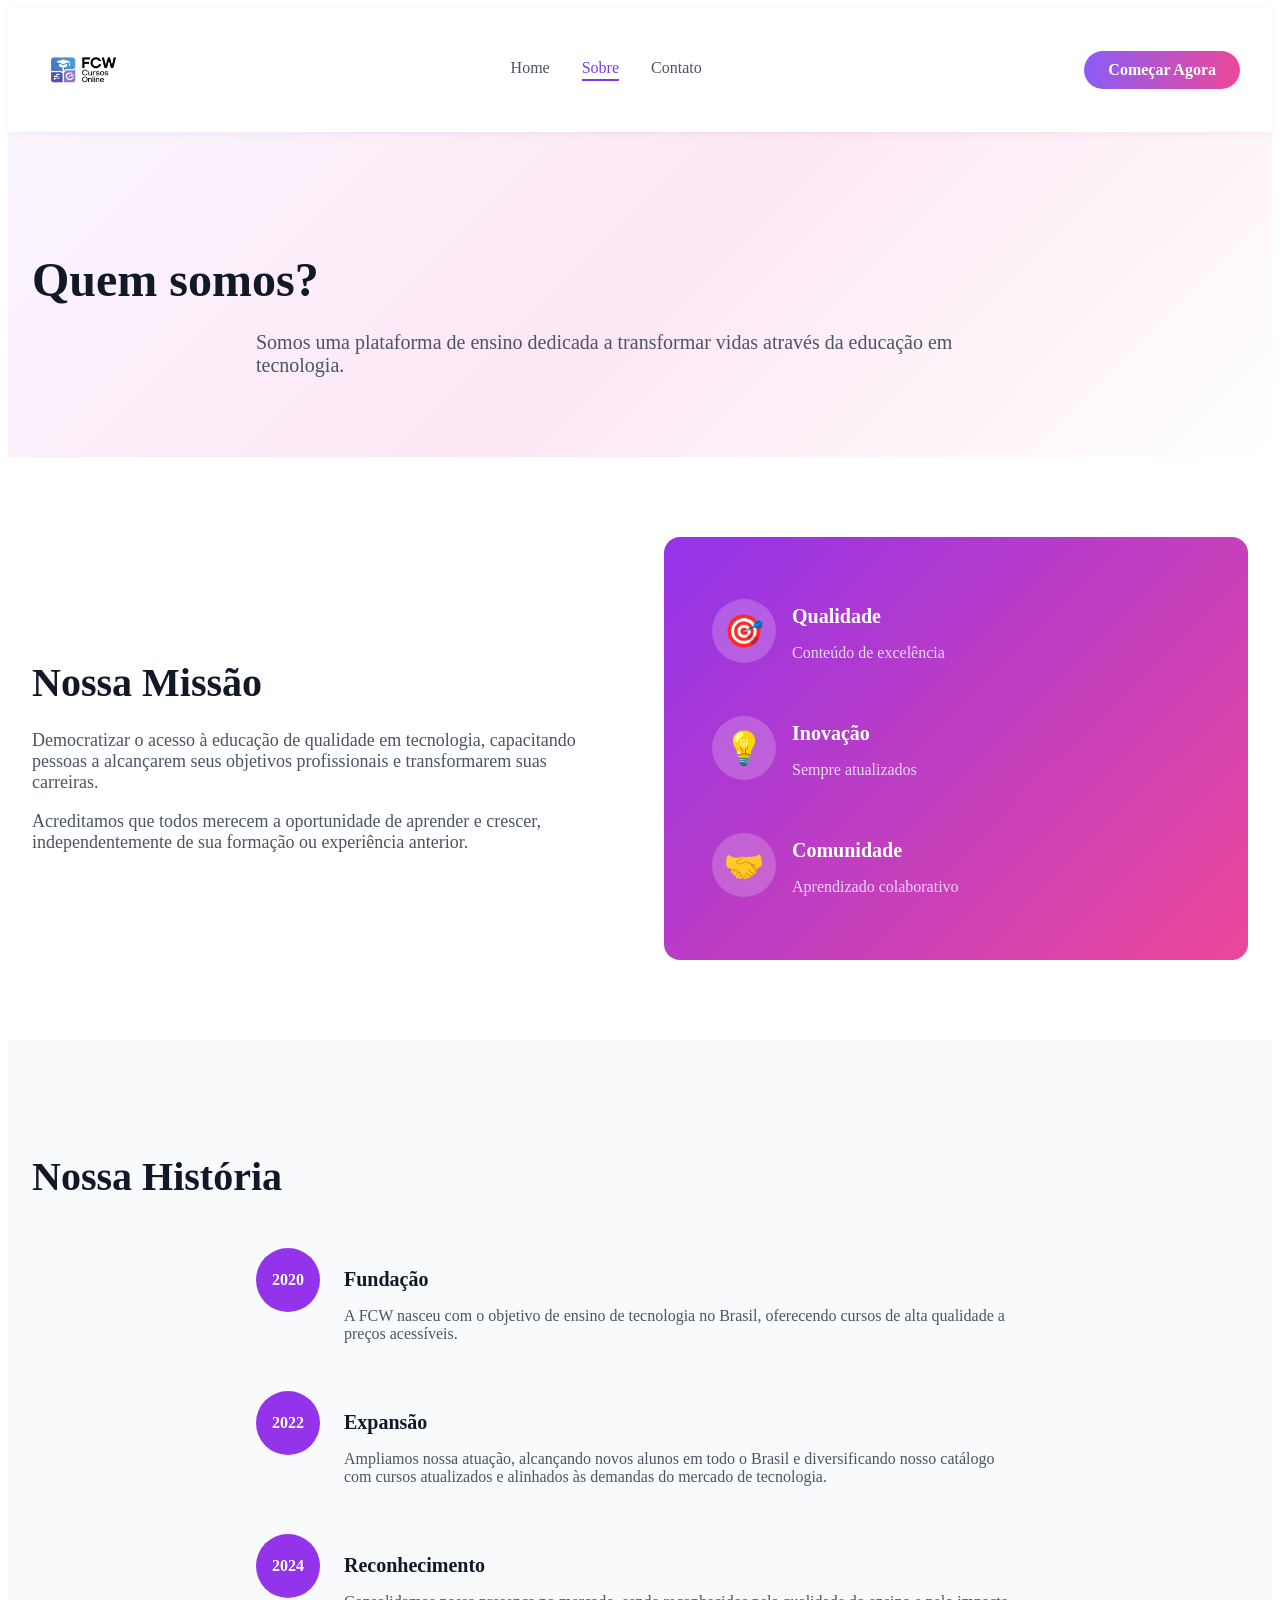
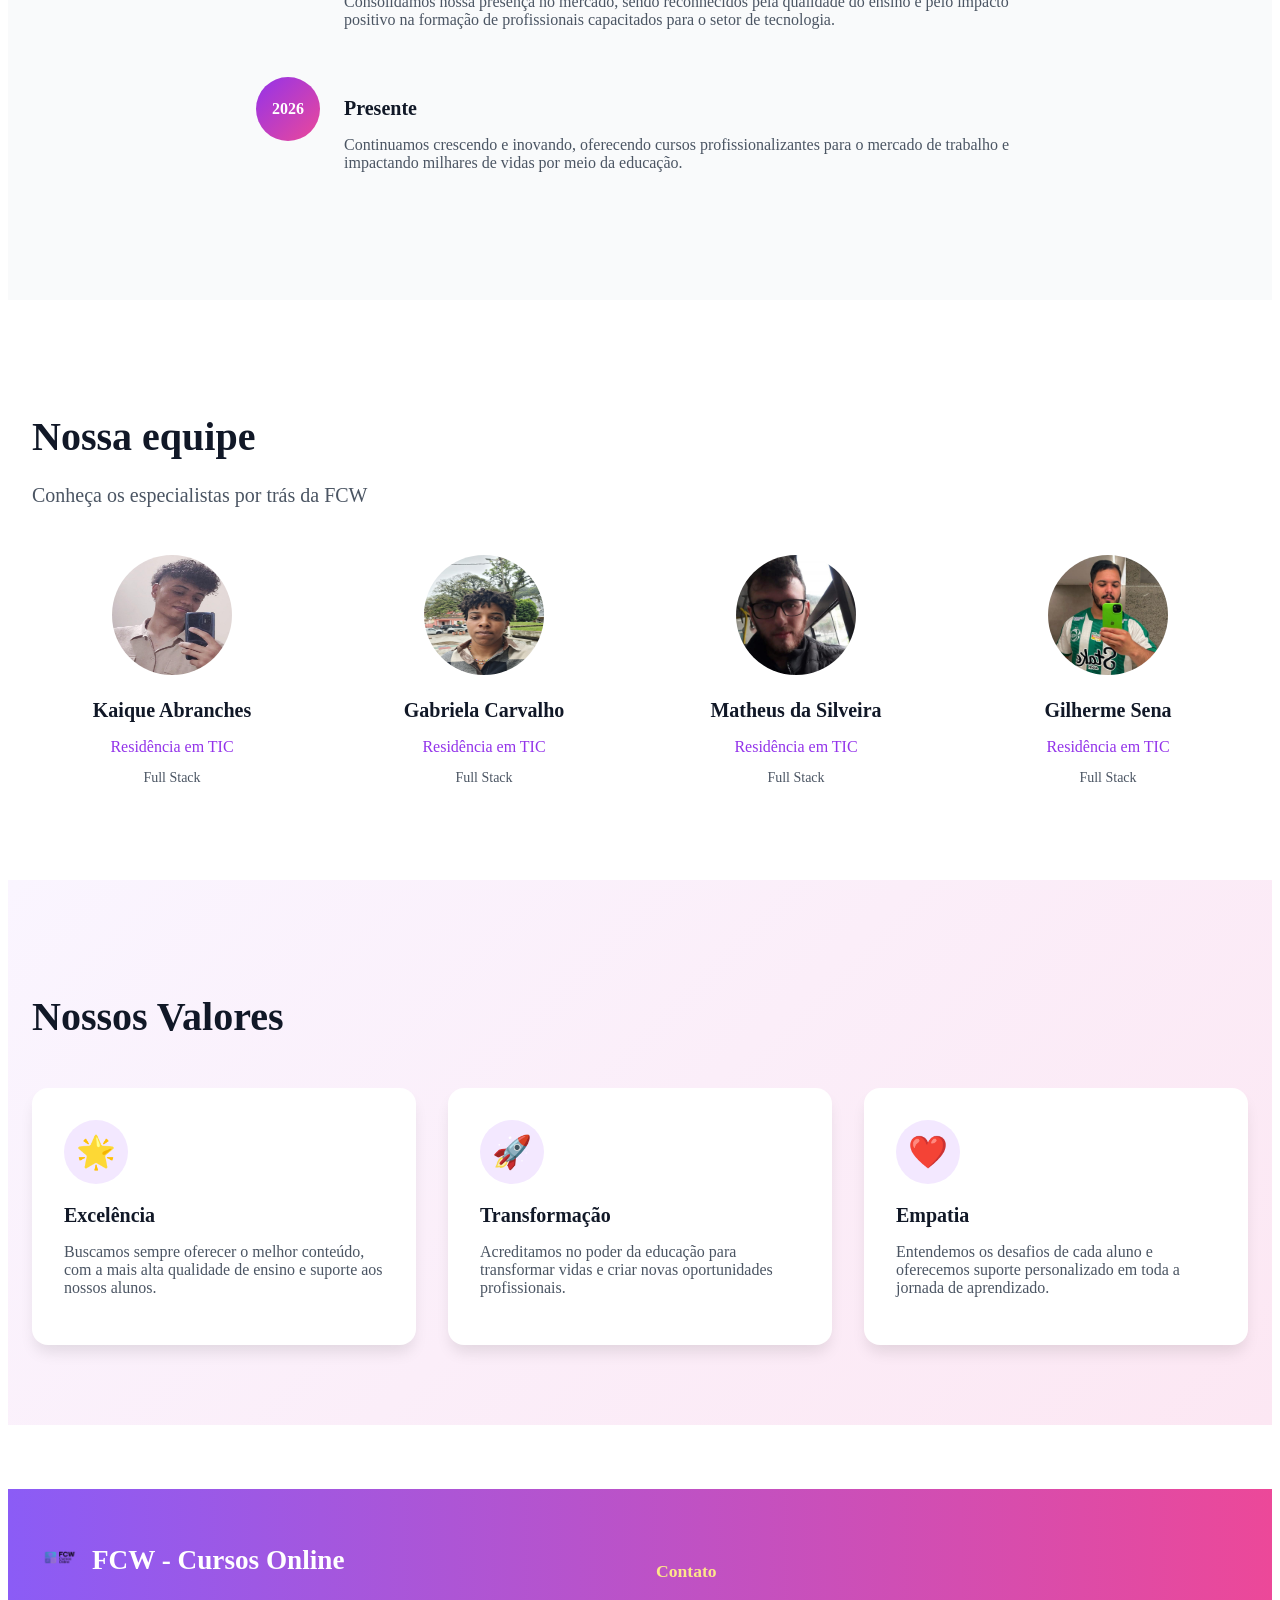
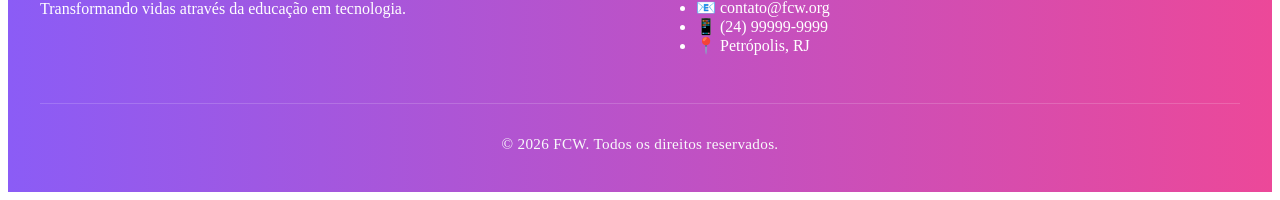
==== pages/aboutus.html @ a6ee5e1e "Implementação imagens, css aboutus e aboutus.html" ====
<!DOCTYPE html>
<html lang="pt-BR">

<head>
  <meta charset="UTF-8">
  <meta name="viewport" content="width=device-width, initial-scale=1.0">
  <title>Sobre - FCW Cursos Online</title>
  <link rel="stylesheet" href="../css/style.css">
</head>

<body>
  <!-- Header -->
  <header class="header">
    <div class="container header-content">
      <a href="../index.html" class="logo">
        <img src="../img/Logo.png" alt="Logo FCW Cursos Online">
      </a>
      <nav class="nav">
        <a href="../index.html" class="nav-link">Home</a>
        <a href="aboutus.html" class="nav-link active">Sobre</a>
        <a href="contact.html" class="nav-link">Contato</a>
      </nav>
      <a href="../index.html#start" class="btn-primary">Começar Agora</a>
    </div>
  </header>

  <!-- Hero Section -->
  <section class="hero-about">
    <div class="container text-center">
      <h1 class="hero-title">Quem somos?</h1>
      <p class="hero-subtitle">
        Somos uma plataforma de ensino dedicada a transformar vidas através da educação em tecnologia.
      </p>
    </div>
  </section>

  <!-- Mission Section -->
  <section class="section">
    <div class="container">
      <div class="grid-2">
        <div>
          <h2 class="section-title">Nossa Missão</h2>
          <p class="text-lg mb-4">
            Democratizar o acesso à educação de qualidade em tecnologia, capacitando pessoas a alcançarem seus objetivos
            profissionais e transformarem suas carreiras.
          </p>
          <p class="text-lg">
            Acreditamos que todos merecem a oportunidade de aprender e crescer, independentemente de sua formação ou
            experiência anterior.
          </p>
        </div>
        <div class="mission-card">
          <div class="mission-item">
            <div class="mission-icon">🎯</div>
            <div>
              <h3 class="mission-item-title">Qualidade</h3>
              <p class="mission-item-text">Conteúdo de excelência</p>
            </div>
          </div>
          <div class="mission-item">
            <div class="mission-icon">💡</div>
            <div>
              <h3 class="mission-item-title">Inovação</h3>
              <p class="mission-item-text">Sempre atualizados</p>
            </div>
          </div>
          <div class="mission-item">
            <div class="mission-icon">🤝</div>
            <div>
              <h3 class="mission-item-title">Comunidade</h3>
              <p class="mission-item-text">Aprendizado colaborativo</p>
            </div>
          </div>
        </div>
      </div>
    </div>
  </section>

  <!-- History Section -->
  <section class="section bg-gray">
    <div class="container">
      <div class="text-center mb-12">
        <h2 class="section-title">Nossa História</h2>
      </div>
      <div class="timeline">
        <div class="timeline-item">
          <div class="timeline-year">2020</div>
          <div class="timeline-content">
            <h3 class="timeline-title">Fundação</h3>
            <p class="timeline-text">
              A FCW nasceu com o objetivo de ensino de tecnologia no Brasil, oferecendo cursos de alta qualidade a
              preços acessíveis.
            </p>
          </div>
        </div>
        <div class="timeline-item">
          <div class="timeline-year">2022</div>
          <div class="timeline-content">
            <h3 class="timeline-title">Expansão</h3>
            <p class="timeline-text">
              Ampliamos nossa atuação, alcançando novos alunos em todo o 
              Brasil e diversificando nosso catálogo com cursos atualizados e alinhados às demandas do mercado de tecnologia.
            </p>
          </div>
        </div>
        <div class="timeline-item">
          <div class="timeline-year">2024</div>
          <div class="timeline-content">
            <h3 class="timeline-title">Reconhecimento</h3>
            <p class="timeline-text">
              Consolidamos nossa presença no mercado, sendo reconhecidos pela 
              qualidade do ensino e pelo impacto positivo na formação de profissionais capacitados para o setor de tecnologia.
            </p>
          </div>
        </div>
        <div class="timeline-item">
          <div class="timeline-year gradient">2026</div>
          <div class="timeline-content">
            <h3 class="timeline-title">Presente</h3>
            <p class="timeline-text">
              Continuamos crescendo e inovando, oferecendo cursos profissionalizantes 
              para o mercado de trabalho e impactando milhares de vidas por meio da educação.
            </p>
          </div>
        </div>
      </div>
    </div>
  </section>

  <!-- Team Section -->
  <section class="section">
    <div class="container">
      <div class="text-center mb-12">
        <h2 class="section-title">Nossa equipe</h2>
        <p class="section-subtitle">Conheça os especialistas por trás da FCW</p>
      </div>
      <div class="grid-4">
        <div class="team-member">
          <img src="../img/Kaique.jpg" alt="Kaique Abranches" style="width:120px;height:120px;border-radius:50%;">
          <h3 class="team-name">Kaique Abranches</h3>
          <p class="team-role">Residência em TIC</p>
          <p class="team-bio">Full Stack</p>
        </div>
        <div class="team-member">
          <img src="../img/Gabriela.jpg" alt="Gabriela Carvalho" style="width:120px;height:120px;border-radius:50%;">
          <h3 class="team-name">Gabriela Carvalho</h3>
          <p class="team-role">Residência em TIC</p>
          <p class="team-bio">Full Stack</p>
        </div>
        <div class="team-member">
          <img src="../img/Matheus.jpg" alt="Matheus da Silveira" style="width:120px;height:120px;border-radius:50%;">
          <h3 class="team-name">Matheus da Silveira</h3>
          <p class="team-role">Residência em TIC</p>
          <p class="team-bio">Full Stack</p>
        </div>
        <div class="team-member">
          <img src="../img/Guilherme.jpg" alt="Gilherme Sena" style="width:120px;height:120px;border-radius:50%;">
          <h3 class="team-name">Gilherme Sena</h3>
          <p class="team-role">Residência em TIC</p>
          <p class="team-bio">Full Stack</p>
        </div>
      </div>
    </div>
  </section>

  <!-- Values Section -->
  <section class="section bg-gradient-light"> 
    <div class="container">
      <div class="text-center mb-12">
        <h2 class="section-title">Nossos Valores</h2>
      </div>
      <div class="grid-3">
        <div class="value-card">
          <div class="value-icon">🌟</div>
          <h3 class="value-title">Excelência</h3>
          <p class="value-text">
            Buscamos sempre oferecer o melhor conteúdo, com a mais alta qualidade de ensino e suporte aos nossos alunos.
          </p>
        </div>
        <div class="value-card">
          <div class="value-icon">🚀</div>
          <h3 class="value-title">Transformação</h3>
          <p class="value-text">
            Acreditamos no poder da educação para transformar vidas e criar novas oportunidades profissionais.
          </p>
        </div>
        <div class="value-card">
          <div class="value-icon">❤️</div>
          <h3 class="value-title">Empatia</h3>
          <p class="value-text">
            Entendemos os desafios de cada aluno e oferecemos suporte personalizado em toda a jornada de aprendizado.
          </p>
        </div>
      </div>
    </div>
  </section>

  <!-- Footer -->
  <footer class="footer">
    <div class="container">
      <div class="grid-4">
        <div>
          <div class="footer-logo">
            <div class="logo-icon"><img src="../img/Logo.png" alt="Logo FCW Cursos Online"></div>
            <span class="logo-text">FCW - Cursos Online</span>
          </div>
          <p class="footer-text">Transformando vidas através da educação em tecnologia.</p>
        </div>
        <div>
          <h4 class="footer-title">Contato</h4>
          <ul class="footer-list">
            <li>📧 contato@fcw.org</li>
            <li>📱 (24) 99999-9999</li>
            <li>📍 Petrópolis, RJ</li>
          </ul>
        </div>
      </div>
      <div class="footer-bottom">
        <p>© 2026 FCW. Todos os direitos reservados.</p>
      </div>
    </div>
  </footer>
</body>

</html>
---- css/style.css ----
.header {
    width: 100%;
    background: #fff;
    box-shadow: 0 2px 8px rgba(0,0,0,0.05);
    position: sticky;
    top: 0;
    z-index: 20;
    padding: 0;
}

.header .header-content {
    display: flex;
    align-items: center;
    justify-content: space-between;
    max-width: 1200px;
    margin: 0 auto;
    padding: 18px 24px;
}

.header .logo {
    display: flex;
    align-items: center;
    text-decoration: none;
    gap: 30px;
}

.header .logo img {
    height: 88px;
    width: 88px;
    object-fit: contain;
}

.header .logo-text {
    font-weight: bold;
    font-size: 1.5rem;
    color: #7c3aed;
}

.header .nav {
    display: flex;
    gap: 32px;
}

.header .nav-link {
    color: #4b5563;
    text-decoration: none;
    font-size: 1rem;
    font-weight: 500;
    transition: color 0.2s;
}

.header .nav-link.active,
.header .nav-link:hover {
    color: #7c3aed;
    border-bottom: 2px solid #7c3aed;
    padding-bottom: 2px;
}

.header .btn-primary {
    padding: 10px 24px;
    background: linear-gradient(90deg,#8b5cf6 0%,#ec4899 100%);
    color: #fff;
    border: none;
    border-radius: 24px;
    text-decoration: none;
    font-size: 1rem;
    font-weight: 600;
    transition: filter 0.2s;
}

.header .btn-primary:hover {
    filter: brightness(0.95);
}

.hero-about {
    background: linear-gradient(135deg, #faf5ff 0%, #fce7f3 50%, #ffffff 100%);
    padding: 80px 24px;
}

.hero-title {
    font-size: 3rem;
    font-weight: bold;
    color: #111827;
    margin-bottom: 24px;
}

.hero-subtitle {
    font-size: 1.25rem;
    color: #4b5563;
    max-width: 768px;
    margin: 0 auto;
}

/* Mission Section */
.section {
    padding: 80px 24px;
    background: #ffffff;
}

.section.bg-gray {
    background: #f9fafb;
}

.section.bg-gradient-light {
    background: linear-gradient(135deg, #faf5ff 0%, #fce7f3 100%);
}

.section-title {
    font-size: 2.5rem;
    font-weight: bold;
    color: #111827;
    margin-bottom: 24px;
}

.section-subtitle {
    font-size: 1.25rem;
    color: #4b5563;
}

.grid-2 {
    display: grid;
    grid-template-columns: repeat(auto-fit, minmax(300px, 1fr));
    gap: 48px;
    align-items: center;
}

.text-lg {
    font-size: 1.125rem;
    color: #4b5563;
}

.mb-4 {
    margin-bottom: 16px;
}

.mb-12 {
    margin-bottom: 48px;
}

.mission-card {
    background: linear-gradient(135deg, #9333ea 0%, #ec4899 100%);
    border-radius: 16px;
    padding: 48px;
    color: white;
}

.mission-item {
    display: flex;
    align-items: center;
    gap: 16px;
    margin-bottom: 24px;
}

.mission-item:last-child {
    margin-bottom: 0;
}

.mission-icon {
    width: 64px;
    height: 64px;
    border-radius: 50%;
    background: rgba(255, 255, 255, 0.2);
    backdrop-filter: blur(10px);
    display: flex;
    align-items: center;
    justify-content: center;
    font-size: 2rem;
    flex-shrink: 0;
}

.mission-item-title {
    font-size: 1.25rem;
    font-weight: bold;
    margin-bottom: 4px;
}

.mission-item-text {
    color: #e9d5ff;
}

/* Timeline */
.timeline {
    max-width: 768px;
    margin: 0 auto;
}

.timeline-item {
    display: flex;
    gap: 24px;
    margin-bottom: 32px;
}

.timeline-year {
    width: 64px;
    height: 64px;
    border-radius: 50%;
    background: #9333ea;
    color: white;
    display: flex;
    align-items: center;
    justify-content: center;
    font-weight: bold;
    flex-shrink: 0;
}

.timeline-year.gradient {
    background: linear-gradient(135deg, #9333ea 0%, #ec4899 100%);
}

.timeline-content {
    flex: 1;
}

.timeline-title {
    font-size: 1.25rem;
    font-weight: bold;
    color: #111827;
    margin-bottom: 8px;
}

.timeline-text {
    color: #4b5563;
}

/* Team */
.grid-4 {
    display: grid;
    grid-template-columns: repeat(auto-fit, minmax(200px, 1fr));
    gap: 32px;
}

.team-member {
    text-align: center;
}

.team-avatar {
    width: 128px;
    height: 128px;
    border-radius: 50%;
    background: linear-gradient(135deg, #9333ea 0%, #ec4899 100%);
    display: flex;
    align-items: center;
    justify-content: center;
    font-size: 3rem;
    margin: 0 auto 16px;
}

.team-name {
    font-size: 1.25rem;
    font-weight: bold;
    color: #111827;
    margin-bottom: 4px;
}

.team-role {
    color: #9333ea;
    margin-bottom: 8px;
}

.team-bio {
    font-size: 0.875rem;
    color: #4b5563;
}

/* Values */
.grid-3 {
    display: grid;
    grid-template-columns: repeat(auto-fit, minmax(250px, 1fr));
    gap: 32px;
}

.value-card {
    background: white;
    padding: 32px;
    border-radius: 16px;
    box-shadow: 0 10px 15px -3px rgba(0, 0, 0, 0.1);
}

.value-icon {
    width: 64px;
    height: 64px;
    border-radius: 50%;
    background: #f3e8ff;
    display: flex;
    align-items: center;
    justify-content: center;
    font-size: 2rem;
    margin-bottom: 16px;
}

.value-title {
    font-size: 1.25rem;
    font-weight: bold;
    color: #111827;
    margin-bottom: 12px;
}

.value-text {
    color: #4b5563;
}

/** Footer */   
.footer {
    background: linear-gradient(90deg, #8b5cf6 0%, #ec4899 100%);
    color: #fff;
    padding: 48px 0 24px 0;
    margin-top: 64px;
}

.footer .container {
    max-width: 1200px;
    margin: 0 auto;
    padding: 0 24px;
}

.footer .grid-4 {
    display: grid;
    grid-template-columns: repeat(auto-fit, minmax(220px, 1fr));
    gap: 32px;
    margin-bottom: 32px;
}

.footer .grid-4 .team-member img {
    width: 120px;
    height: 120px;
    object-fit: cover;
    border-radius: 50%;
    display: block;
    margin-left: auto;
    margin-right: auto;
    background-color: #fff; /* cor neutra para borda suave */
    box-shadow: 0 2px 8px rgba(0,0,0,0.06);
    aspect-ratio: 1 / 1;
}

.footer-logo {
    display: flex;
    align-items: center;
    font-size: 1.7rem;
    font-weight: bold;
    color: #fff;
    margin-bottom: 16px;
    gap: 12px;
}

.footer-logo img {
    height: 40px;
    width: 40px;
    object-fit: contain;
}

.footer-link-list {
    list-style: none;
    padding: 0;
    margin: 0;
}

.footer-link-list li {
    margin-bottom: 8px;
}

.footer-link {
    color: #fcd34d;
    text-decoration: none;
    font-size: 1rem;
    transition: color 0.2s;
}

.footer-link:hover {
    color: #fff;
    text-decoration: underline;
}

.footer-title {
    font-size: 1.1rem;
    font-weight: 600;
    margin-bottom: 12px;
    color: #fde68a;
}

.footer-social {
    display: flex;
    gap: 16px;
    align-items: center;
    margin-top: 8px;
}

.footer-social-link {
    color: #fff;
    font-size: 1.4rem;
    transition: color 0.2s;
    text-decoration: none;
}

.footer-social-link:hover {
    color: #fcd34d;
}

.footer-bottom {
    border-top: 1px solid rgba(255, 255, 255, 0.16);
    padding-top: 16px;
    text-align: center;
    color: #f9fafb;
    font-size: 0.95rem;
    letter-spacing: 0.02em;
}
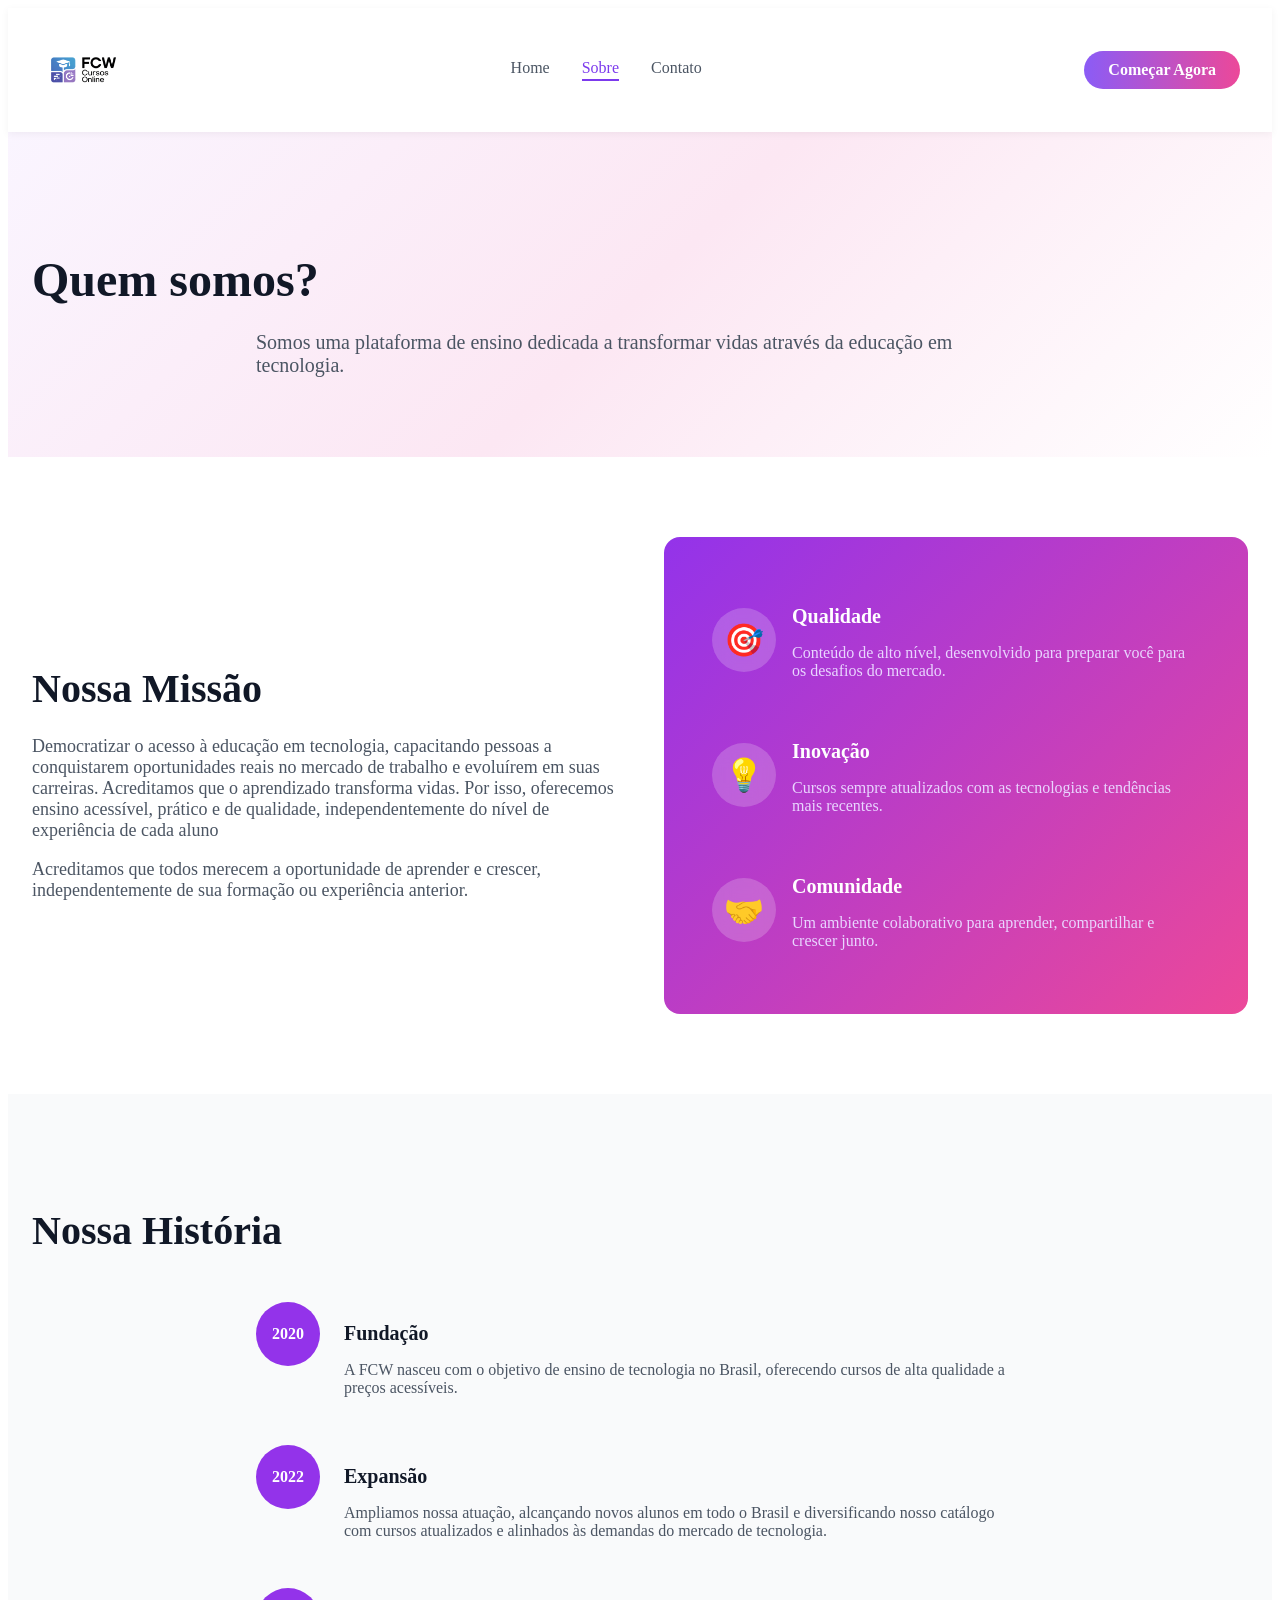
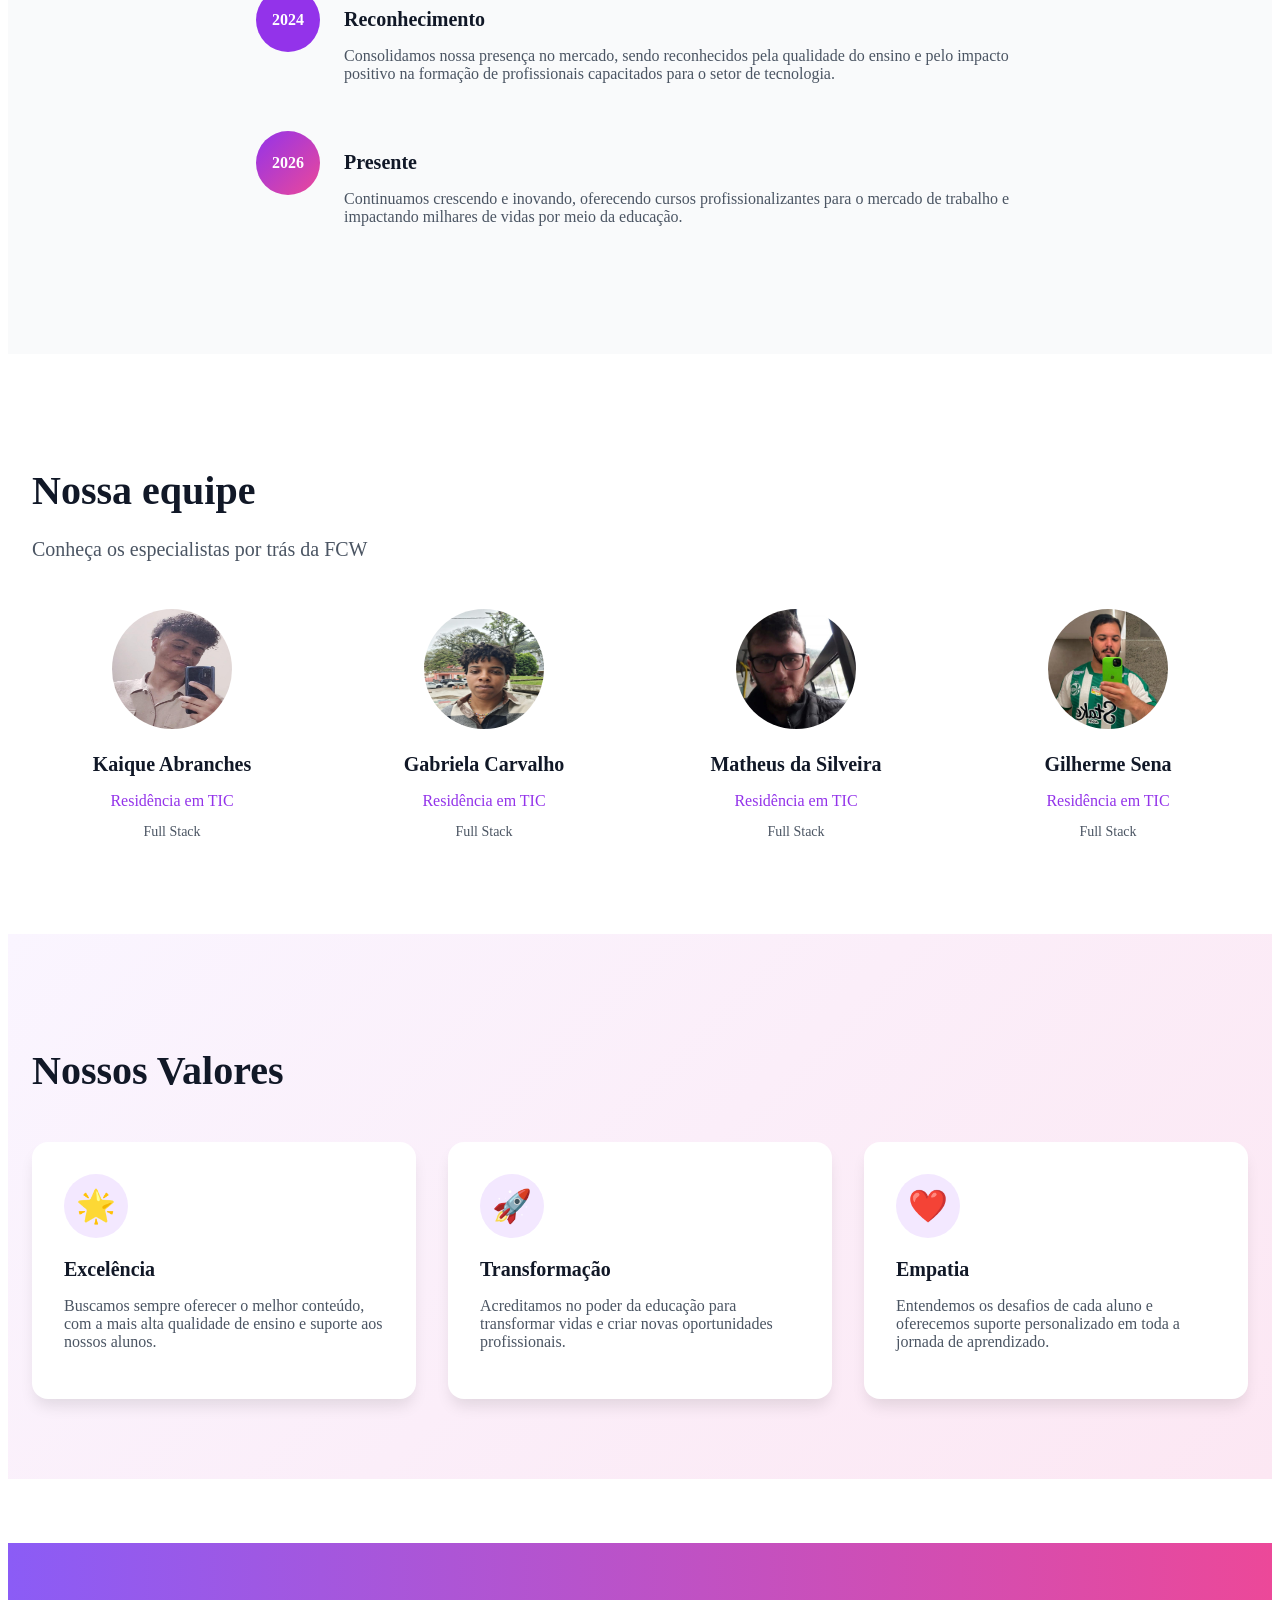
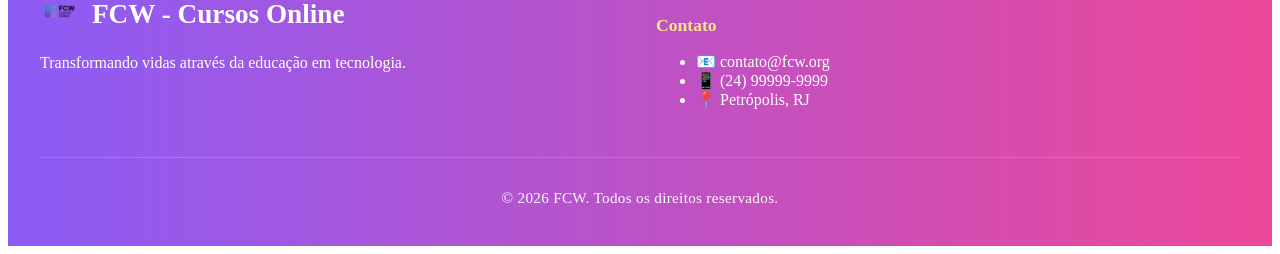
==== commit 8b395d53: "Atualizado" ====
--- a/pages/aboutus.html
+++ b/pages/aboutus.html
@@ -41,8 +41,10 @@
         <div>
           <h2 class="section-title">Nossa Missão</h2>
           <p class="text-lg mb-4">
-            Democratizar o acesso à educação de qualidade em tecnologia, capacitando pessoas a alcançarem seus objetivos
-            profissionais e transformarem suas carreiras.
+            Democratizar o acesso à educação em tecnologia, capacitando pessoas a conquistarem oportunidades reais no
+            mercado de trabalho e evoluírem em suas carreiras.
+            Acreditamos que o aprendizado transforma vidas. Por isso, oferecemos ensino acessível, prático e de
+            qualidade, independentemente do nível de experiência de cada aluno
           </p>
           <p class="text-lg">
             Acreditamos que todos merecem a oportunidade de aprender e crescer, independentemente de sua formação ou
@@ -54,21 +56,22 @@
             <div class="mission-icon">🎯</div>
             <div>
               <h3 class="mission-item-title">Qualidade</h3>
-              <p class="mission-item-text">Conteúdo de excelência</p>
+              <p class="mission-item-text">Conteúdo de alto nível, desenvolvido para preparar você para os desafios do
+                mercado.</p>
             </div>
           </div>
           <div class="mission-item">
             <div class="mission-icon">💡</div>
             <div>
               <h3 class="mission-item-title">Inovação</h3>
-              <p class="mission-item-text">Sempre atualizados</p>
+              <p class="mission-item-text">Cursos sempre atualizados com as tecnologias e tendências mais recentes.</p>
             </div>
           </div>
           <div class="mission-item">
             <div class="mission-icon">🤝</div>
             <div>
               <h3 class="mission-item-title">Comunidade</h3>
-              <p class="mission-item-text">Aprendizado colaborativo</p>
+              <p class="mission-item-text">Um ambiente colaborativo para aprender, compartilhar e crescer junto.</p>
             </div>
           </div>
         </div>
@@ -98,8 +101,9 @@
           <div class="timeline-content">
             <h3 class="timeline-title">Expansão</h3>
             <p class="timeline-text">
-              Ampliamos nossa atuação, alcançando novos alunos em todo o 
-              Brasil e diversificando nosso catálogo com cursos atualizados e alinhados às demandas do mercado de tecnologia.
+              Ampliamos nossa atuação, alcançando novos alunos em todo o
+              Brasil e diversificando nosso catálogo com cursos atualizados e alinhados às demandas do mercado de
+              tecnologia.
             </p>
           </div>
         </div>
@@ -108,8 +112,9 @@
           <div class="timeline-content">
             <h3 class="timeline-title">Reconhecimento</h3>
             <p class="timeline-text">
-              Consolidamos nossa presença no mercado, sendo reconhecidos pela 
-              qualidade do ensino e pelo impacto positivo na formação de profissionais capacitados para o setor de tecnologia.
+              Consolidamos nossa presença no mercado, sendo reconhecidos pela
+              qualidade do ensino e pelo impacto positivo na formação de profissionais capacitados para o setor de
+              tecnologia.
             </p>
           </div>
         </div>
@@ -118,7 +123,7 @@
           <div class="timeline-content">
             <h3 class="timeline-title">Presente</h3>
             <p class="timeline-text">
-              Continuamos crescendo e inovando, oferecendo cursos profissionalizantes 
+              Continuamos crescendo e inovando, oferecendo cursos profissionalizantes
               para o mercado de trabalho e impactando milhares de vidas por meio da educação.
             </p>
           </div>
@@ -164,7 +169,7 @@
   </section>
 
   <!-- Values Section -->
-  <section class="section bg-gradient-light"> 
+  <section class="section bg-gradient-light">
     <div class="container">
       <div class="text-center mb-12">
         <h2 class="section-title">Nossos Valores</h2>
--- a/css/style.css
+++ b/css/style.css
@@ -1,7 +1,7 @@
 .header {
     width: 100%;
     background: #fff;
-    box-shadow: 0 2px 8px rgba(0,0,0,0.05);
+    box-shadow: 0 2px 8px rgba(0, 0, 0, 0.05);
     position: sticky;
     top: 0;
     z-index: 20;
@@ -58,7 +58,7 @@
 
 .header .btn-primary {
     padding: 10px 24px;
-    background: linear-gradient(90deg,#8b5cf6 0%,#ec4899 100%);
+    background: linear-gradient(90deg, #8b5cf6 0%, #ec4899 100%);
     color: #fff;
     border: none;
     border-radius: 24px;
@@ -299,7 +299,7 @@
     color: #4b5563;
 }
 
-/** Footer */   
+/** Footer */
 .footer {
     background: linear-gradient(90deg, #8b5cf6 0%, #ec4899 100%);
     color: #fff;
@@ -328,8 +328,9 @@
     display: block;
     margin-left: auto;
     margin-right: auto;
-    background-color: #fff; /* cor neutra para borda suave */
-    box-shadow: 0 2px 8px rgba(0,0,0,0.06);
+    background-color: #fff;
+    /* cor neutra para borda suave */
+    box-shadow: 0 2px 8px rgba(0, 0, 0, 0.06);
     aspect-ratio: 1 / 1;
 }
 
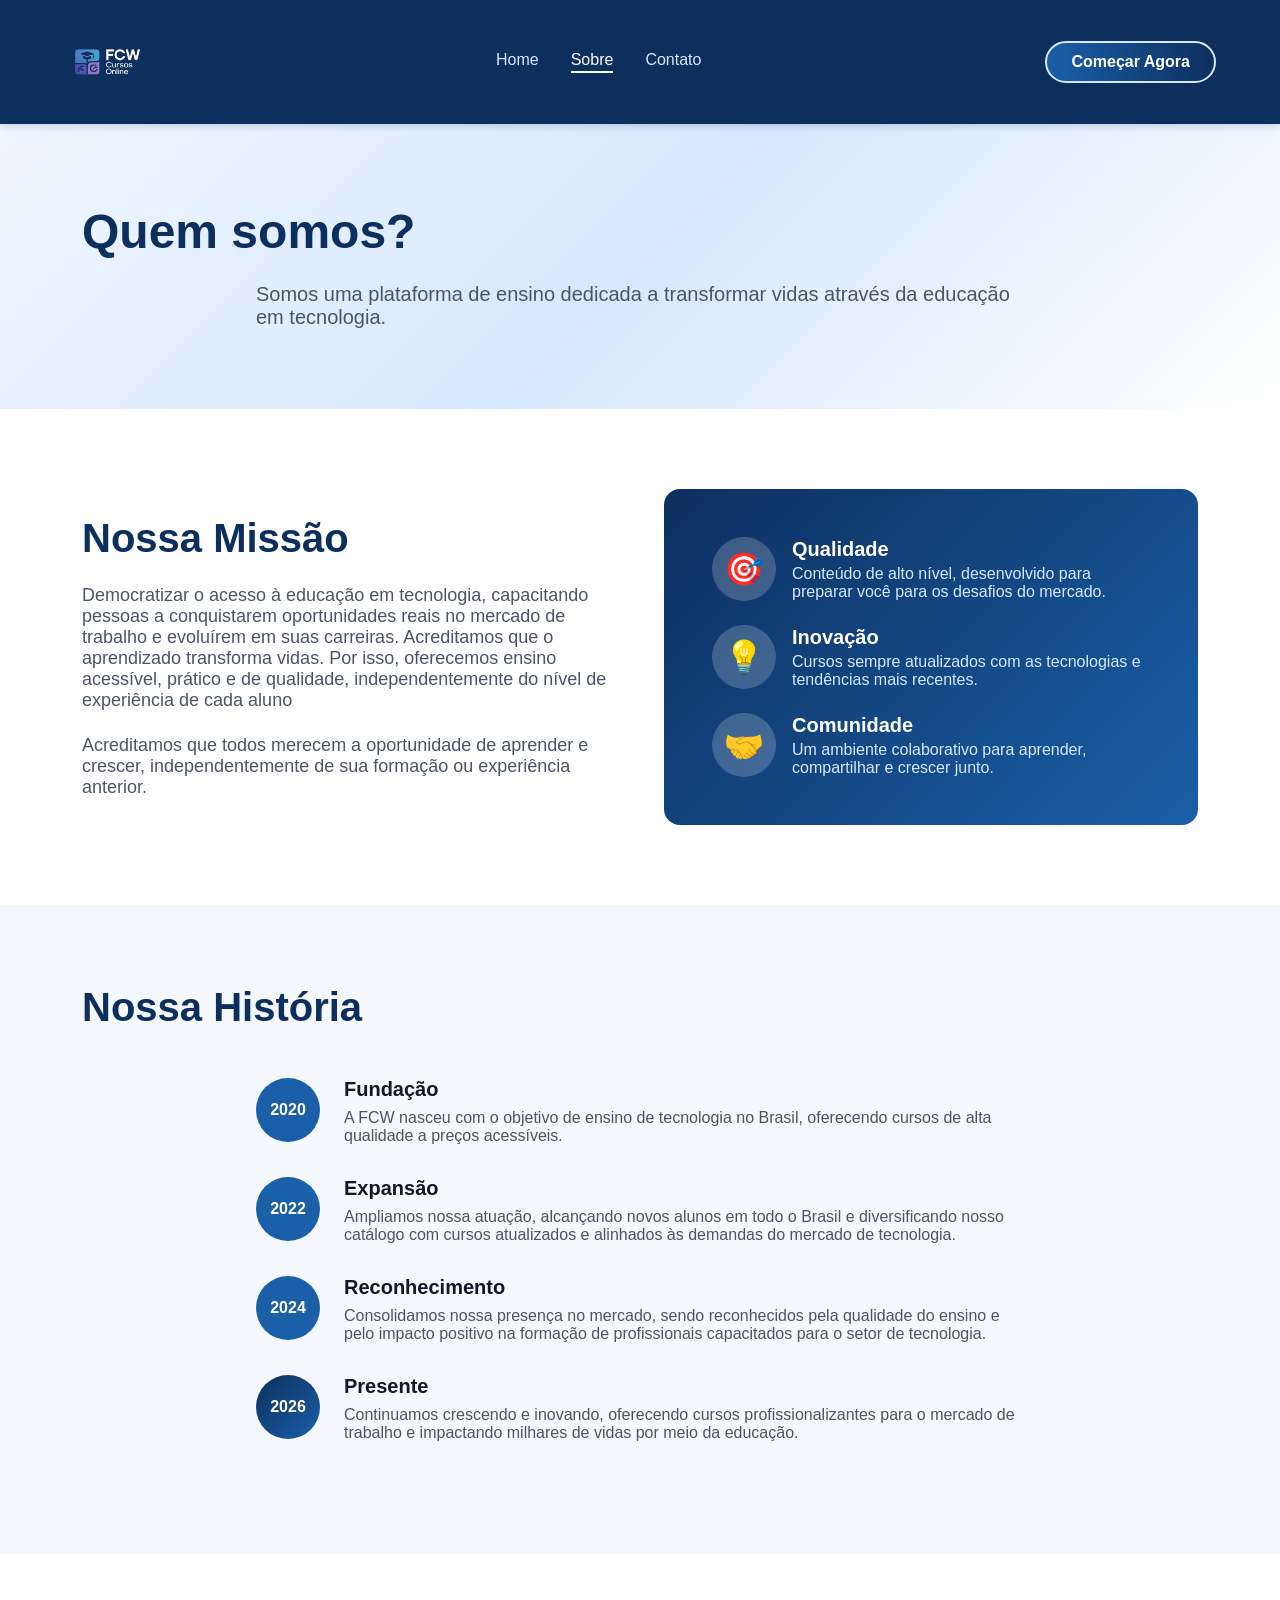
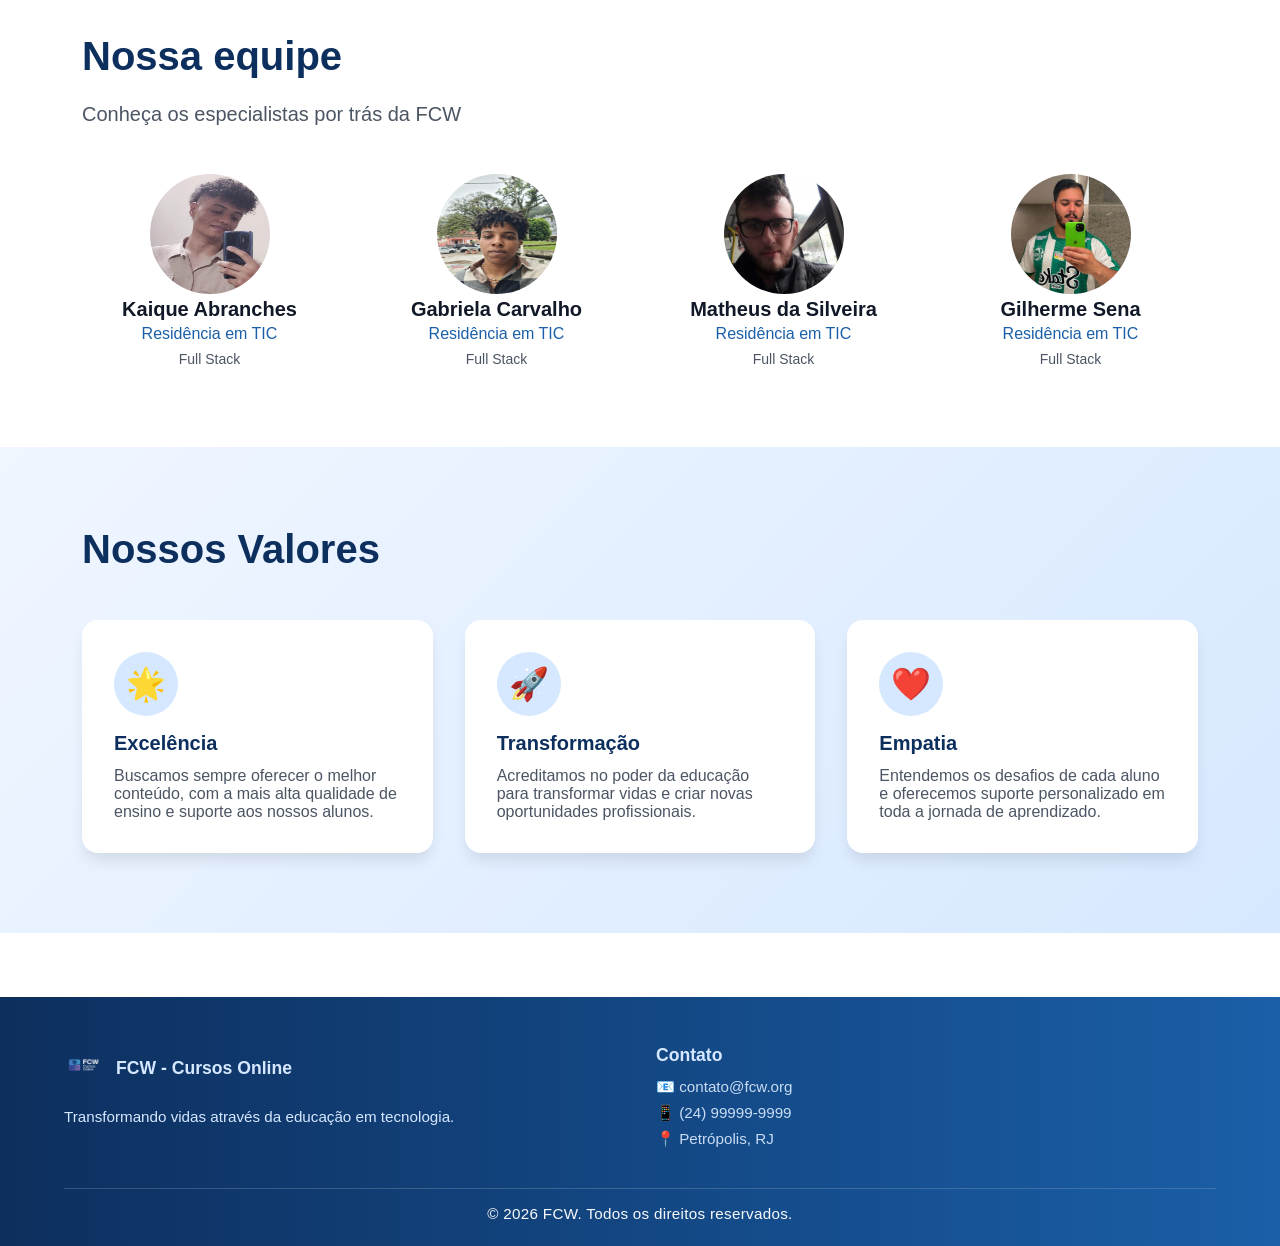
==== commit c7d7e817: "Estilizacao da pagina about" ====
--- a/pages/aboutus.html
+++ b/pages/aboutus.html
@@ -5,7 +5,8 @@
   <meta charset="UTF-8">
   <meta name="viewport" content="width=device-width, initial-scale=1.0">
   <title>Sobre - FCW Cursos Online</title>
-  <link rel="stylesheet" href="../css/style.css">
+  <link rel="stylesheet" href="../css/bootstrap-grid.min.css">
+   <link rel="stylesheet" href="../css/style.css">
 </head>
 
 <body>
@@ -13,7 +14,7 @@
   <header class="header">
     <div class="container header-content">
       <a href="../index.html" class="logo">
-        <img src="../img/Logo.png" alt="Logo FCW Cursos Online">
+        <img src="../img/Logo_white_text.png" lt="Logo FCW Cursos Online">
       </a>
       <nav class="nav">
         <a href="../index.html" class="nav-link">Home</a>
@@ -206,7 +207,7 @@
       <div class="grid-4">
         <div>
           <div class="footer-logo">
-            <div class="logo-icon"><img src="../img/Logo.png" alt="Logo FCW Cursos Online"></div>
+            <div class="logo-icon"><img src="../img/Logo_white_text.png" alt="FCW Cursos Online"></div>
             <span class="logo-text">FCW - Cursos Online</span>
           </div>
           <p class="footer-text">Transformando vidas através da educação em tecnologia.</p>
--- a/css/style.css
+++ b/css/style.css
@@ -1,10 +1,21 @@
+*{
+    margin: 0;
+    box-sizing: border-box;
+}
+body{
+    font-family: sans-serif;
+    font-size: 16px;
+    color: #111827;
+    background-color: #ffffff;
+}
+
 .header {
     width: 100%;
-    background: #fff;
-    box-shadow: 0 2px 8px rgba(0, 0, 0, 0.05);
+    background: #0d2f5e;
     position: sticky;
     top: 0;
     z-index: 20;
+    box-shadow: 0 2px 8px rgba(13, 47, 94, 0.2);
     padding: 0;
 }
 
@@ -33,7 +44,7 @@
 .header .logo-text {
     font-weight: bold;
     font-size: 1.5rem;
-    color: #7c3aed;
+    color: #d6e8ff;
 }
 
 .header .nav {
@@ -42,7 +53,7 @@
 }
 
 .header .nav-link {
-    color: #4b5563;
+    color: #d6e8ff;
     text-decoration: none;
     font-size: 1rem;
     font-weight: 500;
@@ -51,16 +62,16 @@
 
 .header .nav-link.active,
 .header .nav-link:hover {
-    color: #7c3aed;
-    border-bottom: 2px solid #7c3aed;
+    color: #ffffff;
+    border-bottom: 2px solid #ffffff;
     padding-bottom: 2px;
 }
 
 .header .btn-primary {
     padding: 10px 24px;
-    background: linear-gradient(90deg, #8b5cf6 0%, #ec4899 100%);
+    background: linear-gradient(90deg, #1a5fa8 0%, #0d2f5e 100%);
     color: #fff;
-    border: none;
+    border: 2px solid #d6e8ff;
     border-radius: 24px;
     text-decoration: none;
     font-size: 1rem;
@@ -69,18 +80,18 @@
 }
 
 .header .btn-primary:hover {
-    filter: brightness(0.95);
+    filter: brightness(1.2);
 }
 
 .hero-about {
-    background: linear-gradient(135deg, #faf5ff 0%, #fce7f3 50%, #ffffff 100%);
+    background: linear-gradient(135deg, #f0f6ff 0%, #d6e8ff 50%, #ffffff 100%);
     padding: 80px 24px;
 }
 
 .hero-title {
     font-size: 3rem;
     font-weight: bold;
-    color: #111827;
+    color: #0d2f5e;
     margin-bottom: 24px;
 }
 
@@ -98,17 +109,17 @@
 }
 
 .section.bg-gray {
-    background: #f9fafb;
+    background: #f4f7fb;
 }
 
 .section.bg-gradient-light {
-    background: linear-gradient(135deg, #faf5ff 0%, #fce7f3 100%);
+    background: linear-gradient(135deg, #f0f6ff 0%, #d6e8ff 100%);
 }
 
 .section-title {
     font-size: 2.5rem;
     font-weight: bold;
-    color: #111827;
+    color: #0d2f5e;
     margin-bottom: 24px;
 }
 
@@ -138,7 +149,7 @@
 }
 
 .mission-card {
-    background: linear-gradient(135deg, #9333ea 0%, #ec4899 100%);
+    background: linear-gradient(135deg, #0d2f5e 0%, #1a5fa8 100%);
     border-radius: 16px;
     padding: 48px;
     color: white;
@@ -175,7 +186,7 @@
 }
 
 .mission-item-text {
-    color: #e9d5ff;
+    color: #d6e8ff;
 }
 
 /* Timeline */
@@ -194,7 +205,7 @@
     width: 64px;
     height: 64px;
     border-radius: 50%;
-    background: #9333ea;
+    background: #1a5fa8;
     color: white;
     display: flex;
     align-items: center;
@@ -204,7 +215,7 @@
 }
 
 .timeline-year.gradient {
-    background: linear-gradient(135deg, #9333ea 0%, #ec4899 100%);
+    background: linear-gradient(135deg, #0d2f5e 0%, #1a5fa8 100%);
 }
 
 .timeline-content {
@@ -233,17 +244,6 @@
     text-align: center;
 }
 
-.team-avatar {
-    width: 128px;
-    height: 128px;
-    border-radius: 50%;
-    background: linear-gradient(135deg, #9333ea 0%, #ec4899 100%);
-    display: flex;
-    align-items: center;
-    justify-content: center;
-    font-size: 3rem;
-    margin: 0 auto 16px;
-}
 
 .team-name {
     font-size: 1.25rem;
@@ -253,7 +253,7 @@
 }
 
 .team-role {
-    color: #9333ea;
+    color: #1a5fa8;
     margin-bottom: 8px;
 }
 
@@ -275,12 +275,15 @@
     border-radius: 16px;
     box-shadow: 0 10px 15px -3px rgba(0, 0, 0, 0.1);
 }
+.value-card:hover {
+    transform: translateY(-5px);
+}
 
 .value-icon {
     width: 64px;
     height: 64px;
     border-radius: 50%;
-    background: #f3e8ff;
+    background: #d6e8ff;
     display: flex;
     align-items: center;
     justify-content: center;
@@ -291,7 +294,7 @@
 .value-title {
     font-size: 1.25rem;
     font-weight: bold;
-    color: #111827;
+    color: #0d2f5e;
     margin-bottom: 12px;
 }
 
@@ -301,7 +304,7 @@
 
 /** Footer */
 .footer {
-    background: linear-gradient(90deg, #8b5cf6 0%, #ec4899 100%);
+    background: linear-gradient(90deg, #0d2f5e 0%, #1a5fa8 100%);
     color: #fff;
     padding: 48px 0 24px 0;
     margin-top: 64px;
@@ -320,19 +323,7 @@
     margin-bottom: 32px;
 }
 
-.footer .grid-4 .team-member img {
-    width: 120px;
-    height: 120px;
-    object-fit: cover;
-    border-radius: 50%;
-    display: block;
-    margin-left: auto;
-    margin-right: auto;
-    background-color: #fff;
-    /* cor neutra para borda suave */
-    box-shadow: 0 2px 8px rgba(0, 0, 0, 0.06);
-    aspect-ratio: 1 / 1;
-}
+
 
 .footer-logo {
     display: flex;
@@ -349,54 +340,32 @@
     width: 40px;
     object-fit: contain;
 }
-
-.footer-link-list {
-    list-style: none;
-    padding: 0;
-    margin: 0;
-}
-
-.footer-link-list li {
-    margin-bottom: 8px;
-}
-
-.footer-link {
-    color: #fcd34d;
-    text-decoration: none;
-    font-size: 1rem;
-    transition: color 0.2s;
-}
-
-.footer-link:hover {
-    color: #fff;
-    text-decoration: underline;
-}
-
+.logo-text{
+    font-weight: bold;
+    font-size: 1.1rem;
+    color: #d6e8ff;
+}
+.footer-text{
+    font-size:0.95rem;
+    color: #d6e8ff;
+    
+}
 .footer-title {
     font-size: 1.1rem;
     font-weight: 600;
     margin-bottom: 12px;
-    color: #fde68a;
-}
-
-.footer-social {
-    display: flex;
-    gap: 16px;
-    align-items: center;
-    margin-top: 8px;
-}
-
-.footer-social-link {
-    color: #fff;
-    font-size: 1.4rem;
-    transition: color 0.2s;
-    text-decoration: none;
-}
-
-.footer-social-link:hover {
-    color: #fcd34d;
-}
-
+    color: #d6e8ff;
+}
+.footer-list {
+    list-style: none;
+    padding: 0;
+    margin: 0;
+}
+.footer-list li {
+    font-size: 0.95rem;
+    color: #c8dcf5;
+    margin-bottom: 8px;
+}
 .footer-bottom {
     border-top: 1px solid rgba(255, 255, 255, 0.16);
     padding-top: 16px;
@@ -404,4 +373,6 @@
     color: #f9fafb;
     font-size: 0.95rem;
     letter-spacing: 0.02em;
-}+}
+
+
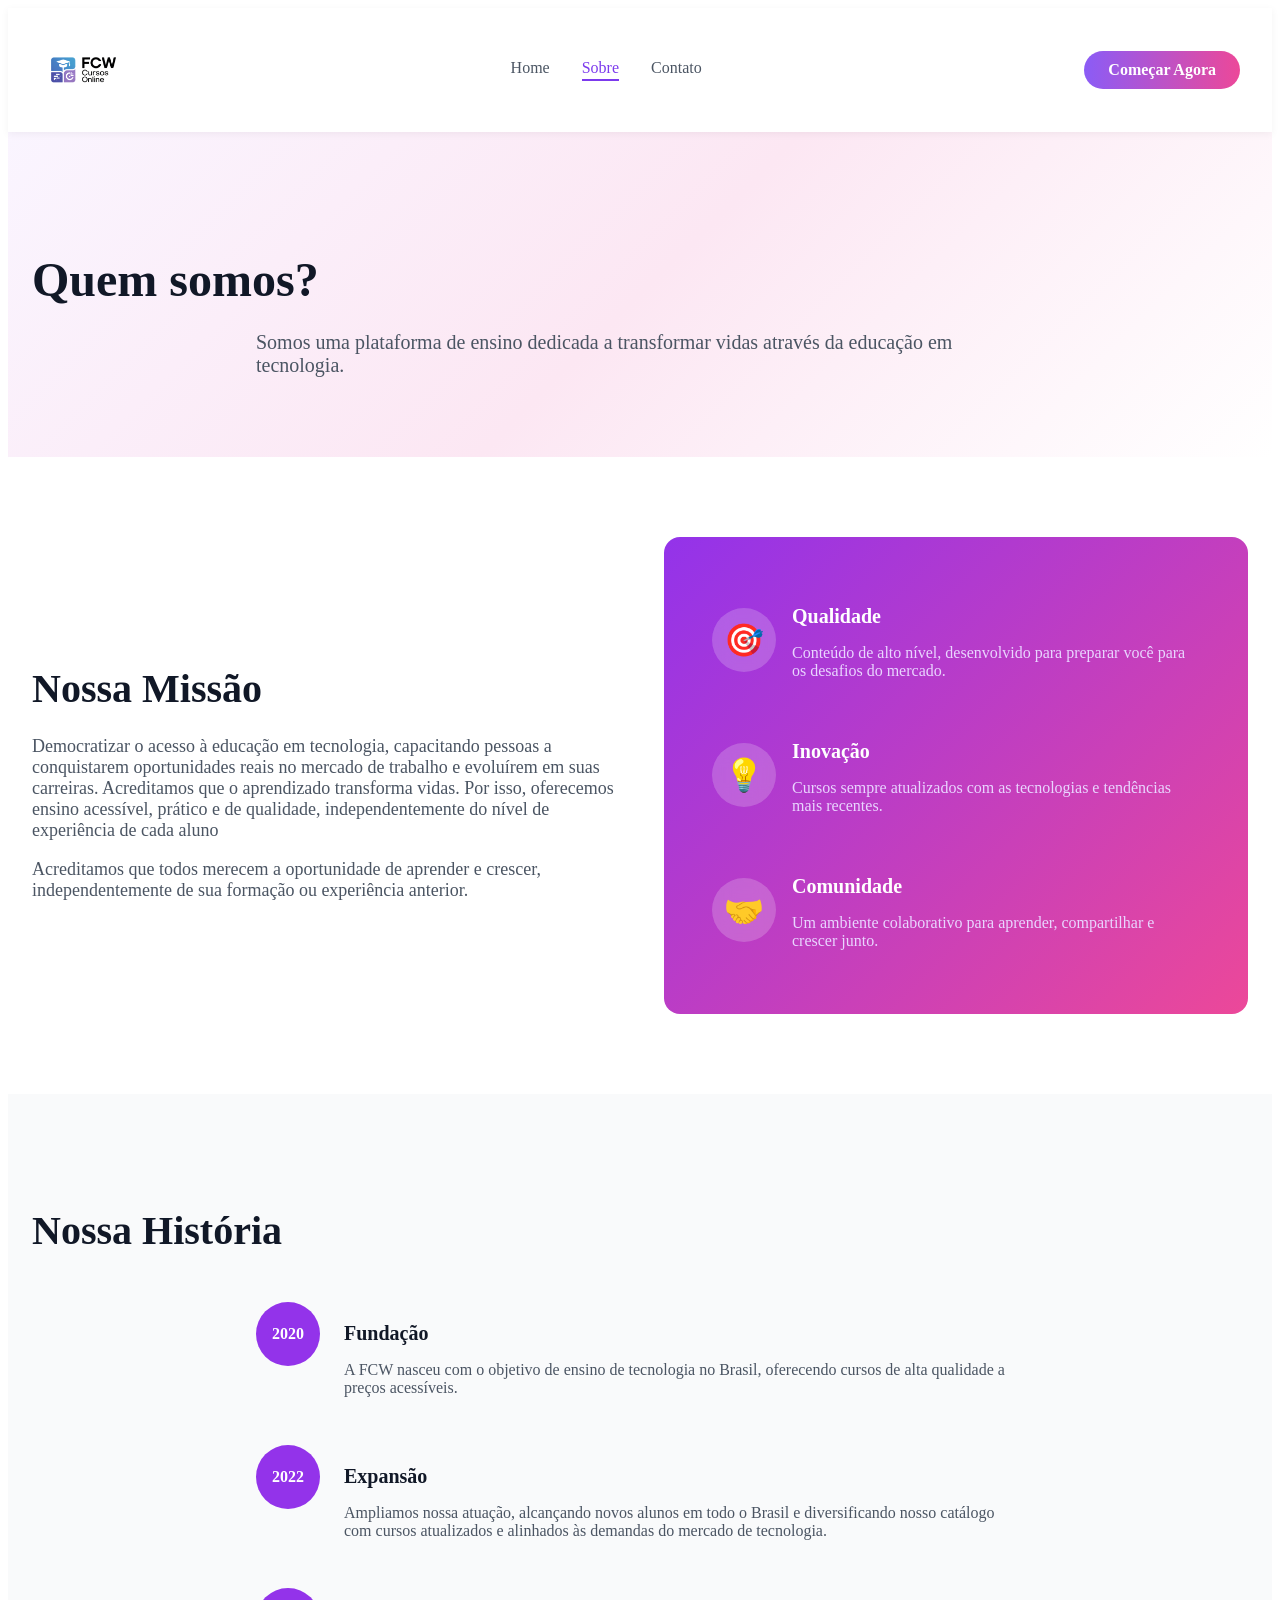
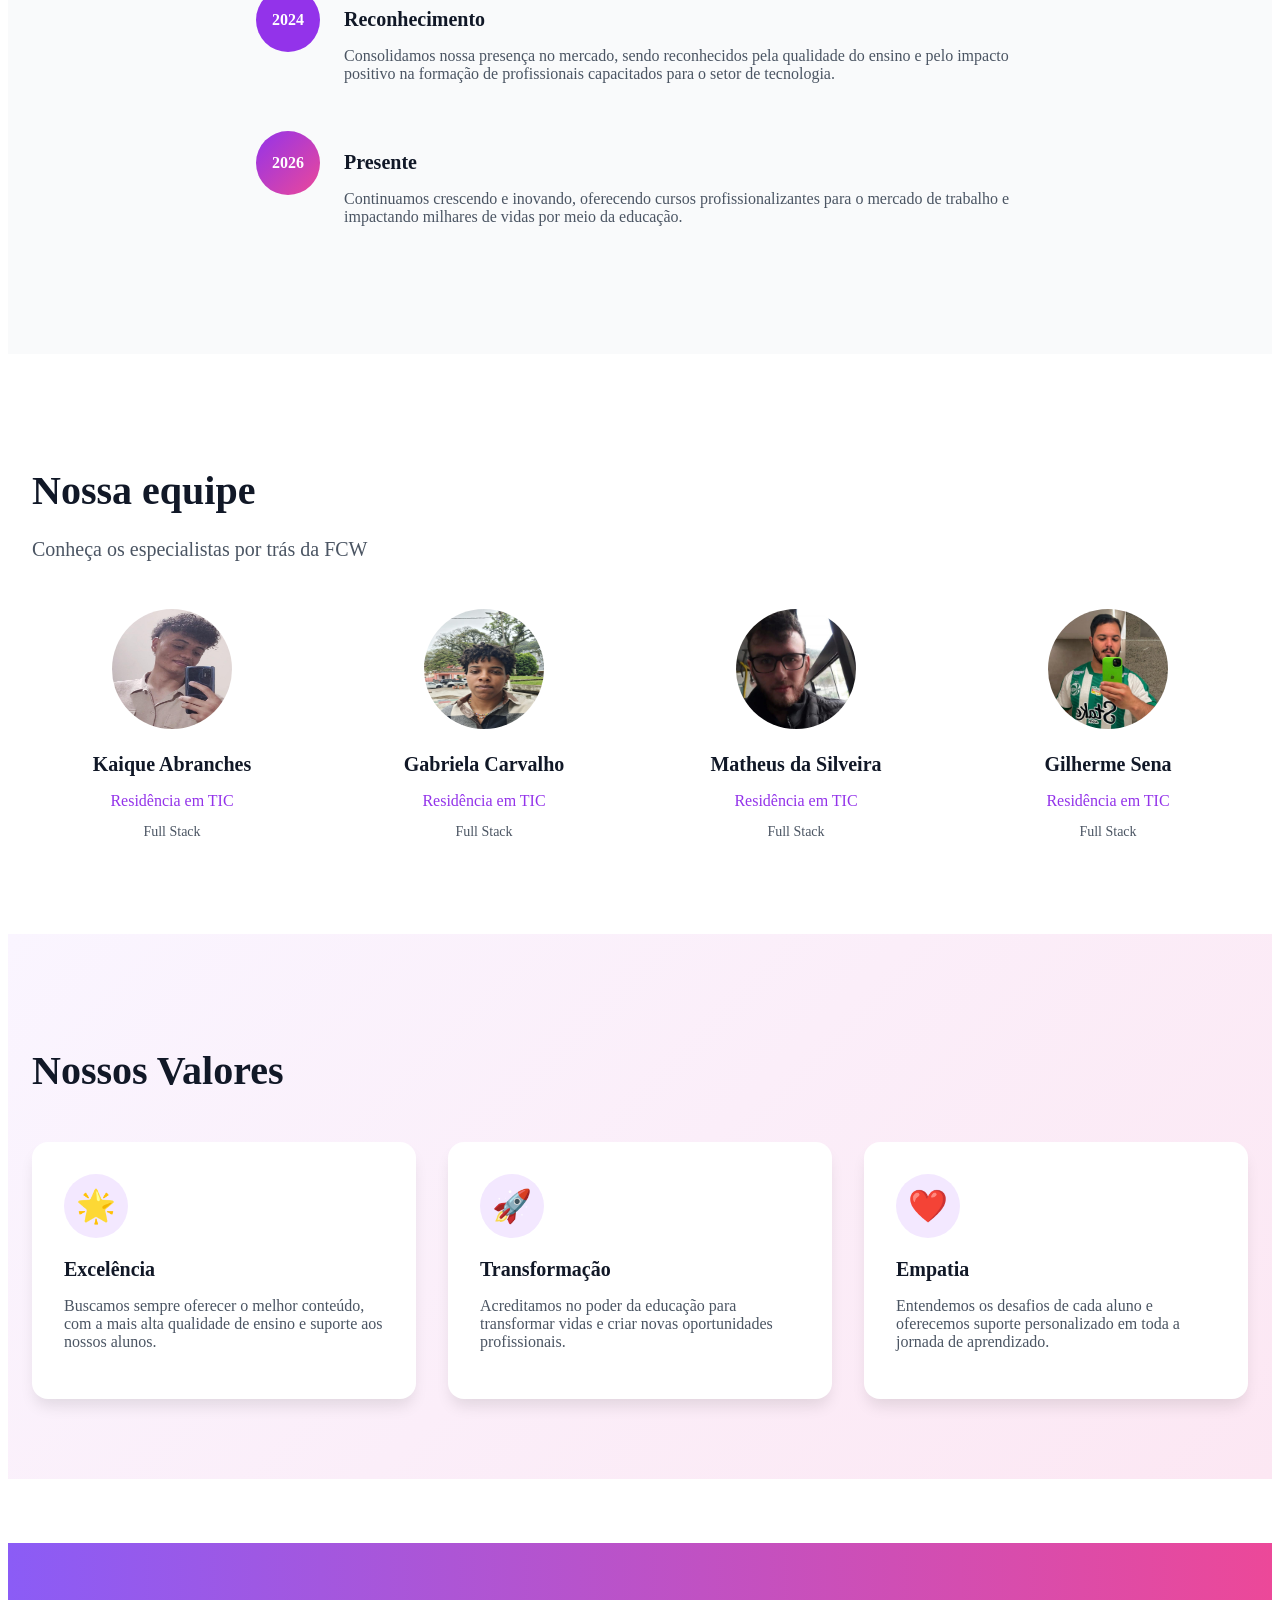
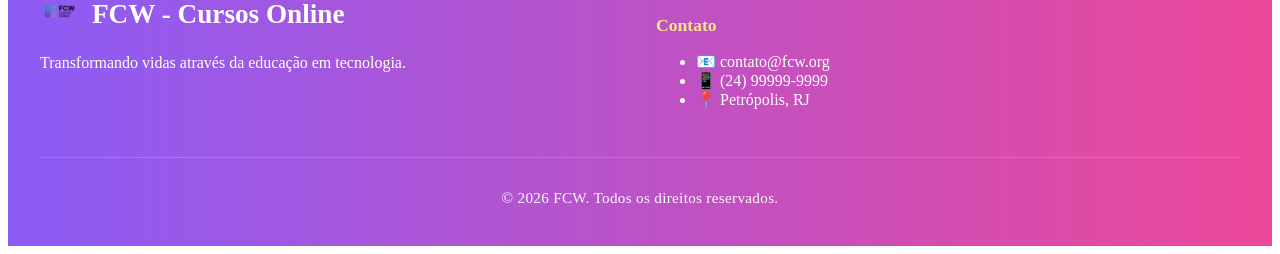
==== commit 1e30ad07: "Criando página principal" ====
--- a/pages/aboutus.html
+++ b/pages/aboutus.html
@@ -5,8 +5,7 @@
   <meta charset="UTF-8">
   <meta name="viewport" content="width=device-width, initial-scale=1.0">
   <title>Sobre - FCW Cursos Online</title>
-  <link rel="stylesheet" href="../css/bootstrap-grid.min.css">
-   <link rel="stylesheet" href="../css/style.css">
+  <link rel="stylesheet" href="../css/style.css">
 </head>
 
 <body>
@@ -14,7 +13,7 @@
   <header class="header">
     <div class="container header-content">
       <a href="../index.html" class="logo">
-        <img src="../img/Logo_white_text.png" lt="Logo FCW Cursos Online">
+        <img src="../img/Logo.png" alt="Logo FCW Cursos Online">
       </a>
       <nav class="nav">
         <a href="../index.html" class="nav-link">Home</a>
@@ -207,7 +206,7 @@
       <div class="grid-4">
         <div>
           <div class="footer-logo">
-            <div class="logo-icon"><img src="../img/Logo_white_text.png" alt="FCW Cursos Online"></div>
+            <div class="logo-icon"><img src="../img/Logo.png" alt="Logo FCW Cursos Online"></div>
             <span class="logo-text">FCW - Cursos Online</span>
           </div>
           <p class="footer-text">Transformando vidas através da educação em tecnologia.</p>
--- a/css/style.css
+++ b/css/style.css
@@ -1,21 +1,10 @@
-*{
-    margin: 0;
-    box-sizing: border-box;
-}
-body{
-    font-family: sans-serif;
-    font-size: 16px;
-    color: #111827;
-    background-color: #ffffff;
-}
-
 .header {
     width: 100%;
-    background: #0d2f5e;
+    background: #fff;
+    box-shadow: 0 2px 8px rgba(0, 0, 0, 0.05);
     position: sticky;
     top: 0;
     z-index: 20;
-    box-shadow: 0 2px 8px rgba(13, 47, 94, 0.2);
     padding: 0;
 }
 
@@ -44,7 +33,7 @@
 .header .logo-text {
     font-weight: bold;
     font-size: 1.5rem;
-    color: #d6e8ff;
+    color: #7c3aed;
 }
 
 .header .nav {
@@ -53,7 +42,7 @@
 }
 
 .header .nav-link {
-    color: #d6e8ff;
+    color: #4b5563;
     text-decoration: none;
     font-size: 1rem;
     font-weight: 500;
@@ -62,16 +51,16 @@
 
 .header .nav-link.active,
 .header .nav-link:hover {
-    color: #ffffff;
-    border-bottom: 2px solid #ffffff;
+    color: #7c3aed;
+    border-bottom: 2px solid #7c3aed;
     padding-bottom: 2px;
 }
 
 .header .btn-primary {
     padding: 10px 24px;
-    background: linear-gradient(90deg, #1a5fa8 0%, #0d2f5e 100%);
+    background: linear-gradient(90deg, #8b5cf6 0%, #ec4899 100%);
     color: #fff;
-    border: 2px solid #d6e8ff;
+    border: none;
     border-radius: 24px;
     text-decoration: none;
     font-size: 1rem;
@@ -80,18 +69,19 @@
 }
 
 .header .btn-primary:hover {
-    filter: brightness(1.2);
+    filter: brightness(0.95);
+
 }
 
 .hero-about {
-    background: linear-gradient(135deg, #f0f6ff 0%, #d6e8ff 50%, #ffffff 100%);
+    background: linear-gradient(135deg, #faf5ff 0%, #fce7f3 50%, #ffffff 100%);
     padding: 80px 24px;
 }
 
 .hero-title {
     font-size: 3rem;
     font-weight: bold;
-    color: #0d2f5e;
+    color: #111827;
     margin-bottom: 24px;
 }
 
@@ -109,17 +99,17 @@
 }
 
 .section.bg-gray {
-    background: #f4f7fb;
+    background: #f9fafb;
 }
 
 .section.bg-gradient-light {
-    background: linear-gradient(135deg, #f0f6ff 0%, #d6e8ff 100%);
+    background: linear-gradient(135deg, #faf5ff 0%, #fce7f3 100%);
 }
 
 .section-title {
     font-size: 2.5rem;
     font-weight: bold;
-    color: #0d2f5e;
+    color: #111827;
     margin-bottom: 24px;
 }
 
@@ -149,7 +139,7 @@
 }
 
 .mission-card {
-    background: linear-gradient(135deg, #0d2f5e 0%, #1a5fa8 100%);
+    background: linear-gradient(135deg, #9333ea 0%, #ec4899 100%);
     border-radius: 16px;
     padding: 48px;
     color: white;
@@ -186,7 +176,7 @@
 }
 
 .mission-item-text {
-    color: #d6e8ff;
+    color: #e9d5ff;
 }
 
 /* Timeline */
@@ -205,7 +195,7 @@
     width: 64px;
     height: 64px;
     border-radius: 50%;
-    background: #1a5fa8;
+    background: #9333ea;
     color: white;
     display: flex;
     align-items: center;
@@ -215,7 +205,7 @@
 }
 
 .timeline-year.gradient {
-    background: linear-gradient(135deg, #0d2f5e 0%, #1a5fa8 100%);
+    background: linear-gradient(135deg, #9333ea 0%, #ec4899 100%);
 }
 
 .timeline-content {
@@ -244,6 +234,17 @@
     text-align: center;
 }
 
+.team-avatar {
+    width: 128px;
+    height: 128px;
+    border-radius: 50%;
+    background: linear-gradient(135deg, #9333ea 0%, #ec4899 100%);
+    display: flex;
+    align-items: center;
+    justify-content: center;
+    font-size: 3rem;
+    margin: 0 auto 16px;
+}
 
 .team-name {
     font-size: 1.25rem;
@@ -253,7 +254,7 @@
 }
 
 .team-role {
-    color: #1a5fa8;
+    color: #9333ea;
     margin-bottom: 8px;
 }
 
@@ -275,15 +276,12 @@
     border-radius: 16px;
     box-shadow: 0 10px 15px -3px rgba(0, 0, 0, 0.1);
 }
-.value-card:hover {
-    transform: translateY(-5px);
-}
 
 .value-icon {
     width: 64px;
     height: 64px;
     border-radius: 50%;
-    background: #d6e8ff;
+    background: #f3e8ff;
     display: flex;
     align-items: center;
     justify-content: center;
@@ -294,7 +292,7 @@
 .value-title {
     font-size: 1.25rem;
     font-weight: bold;
-    color: #0d2f5e;
+    color: #111827;
     margin-bottom: 12px;
 }
 
@@ -304,7 +302,7 @@
 
 /** Footer */
 .footer {
-    background: linear-gradient(90deg, #0d2f5e 0%, #1a5fa8 100%);
+    background: linear-gradient(90deg, #8b5cf6 0%, #ec4899 100%);
     color: #fff;
     padding: 48px 0 24px 0;
     margin-top: 64px;
@@ -323,7 +321,19 @@
     margin-bottom: 32px;
 }
 
-
+.footer .grid-4 .team-member img {
+    width: 120px;
+    height: 120px;
+    object-fit: cover;
+    border-radius: 50%;
+    display: block;
+    margin-left: auto;
+    margin-right: auto;
+    background-color: #fff;
+    /* cor neutra para borda suave */
+    box-shadow: 0 2px 8px rgba(0, 0, 0, 0.06);
+    aspect-ratio: 1 / 1;
+}
 
 .footer-logo {
     display: flex;
@@ -340,32 +350,54 @@
     width: 40px;
     object-fit: contain;
 }
-.logo-text{
-    font-weight: bold;
-    font-size: 1.1rem;
-    color: #d6e8ff;
-}
-.footer-text{
-    font-size:0.95rem;
-    color: #d6e8ff;
-    
-}
+
+.footer-link-list {
+    list-style: none;
+    padding: 0;
+    margin: 0;
+}
+
+.footer-link-list li {
+    margin-bottom: 8px;
+}
+
+.footer-link {
+    color: #fcd34d;
+    text-decoration: none;
+    font-size: 1rem;
+    transition: color 0.2s;
+}
+
+.footer-link:hover {
+    color: #fff;
+    text-decoration: underline;
+}
+
 .footer-title {
     font-size: 1.1rem;
     font-weight: 600;
     margin-bottom: 12px;
-    color: #d6e8ff;
-}
-.footer-list {
-    list-style: none;
-    padding: 0;
-    margin: 0;
-}
-.footer-list li {
-    font-size: 0.95rem;
-    color: #c8dcf5;
-    margin-bottom: 8px;
-}
+    color: #fde68a;
+}
+
+.footer-social {
+    display: flex;
+    gap: 16px;
+    align-items: center;
+    margin-top: 8px;
+}
+
+.footer-social-link {
+    color: #fff;
+    font-size: 1.4rem;
+    transition: color 0.2s;
+    text-decoration: none;
+}
+
+.footer-social-link:hover {
+    color: #fcd34d;
+}
+
 .footer-bottom {
     border-top: 1px solid rgba(255, 255, 255, 0.16);
     padding-top: 16px;
@@ -375,4 +407,17 @@
     letter-spacing: 0.02em;
 }
 
-
+.tituloPrincial{
+    font-family: Arial, Helvetica, sans-serif;
+    margin-left: 3%;
+}
+
+.imagensPrincipal{
+    display: flex;
+    flex-wrap: wrap;
+}
+
+.imagensPrincipal > img{
+    width: 30%;
+    margin: 10%;
+}
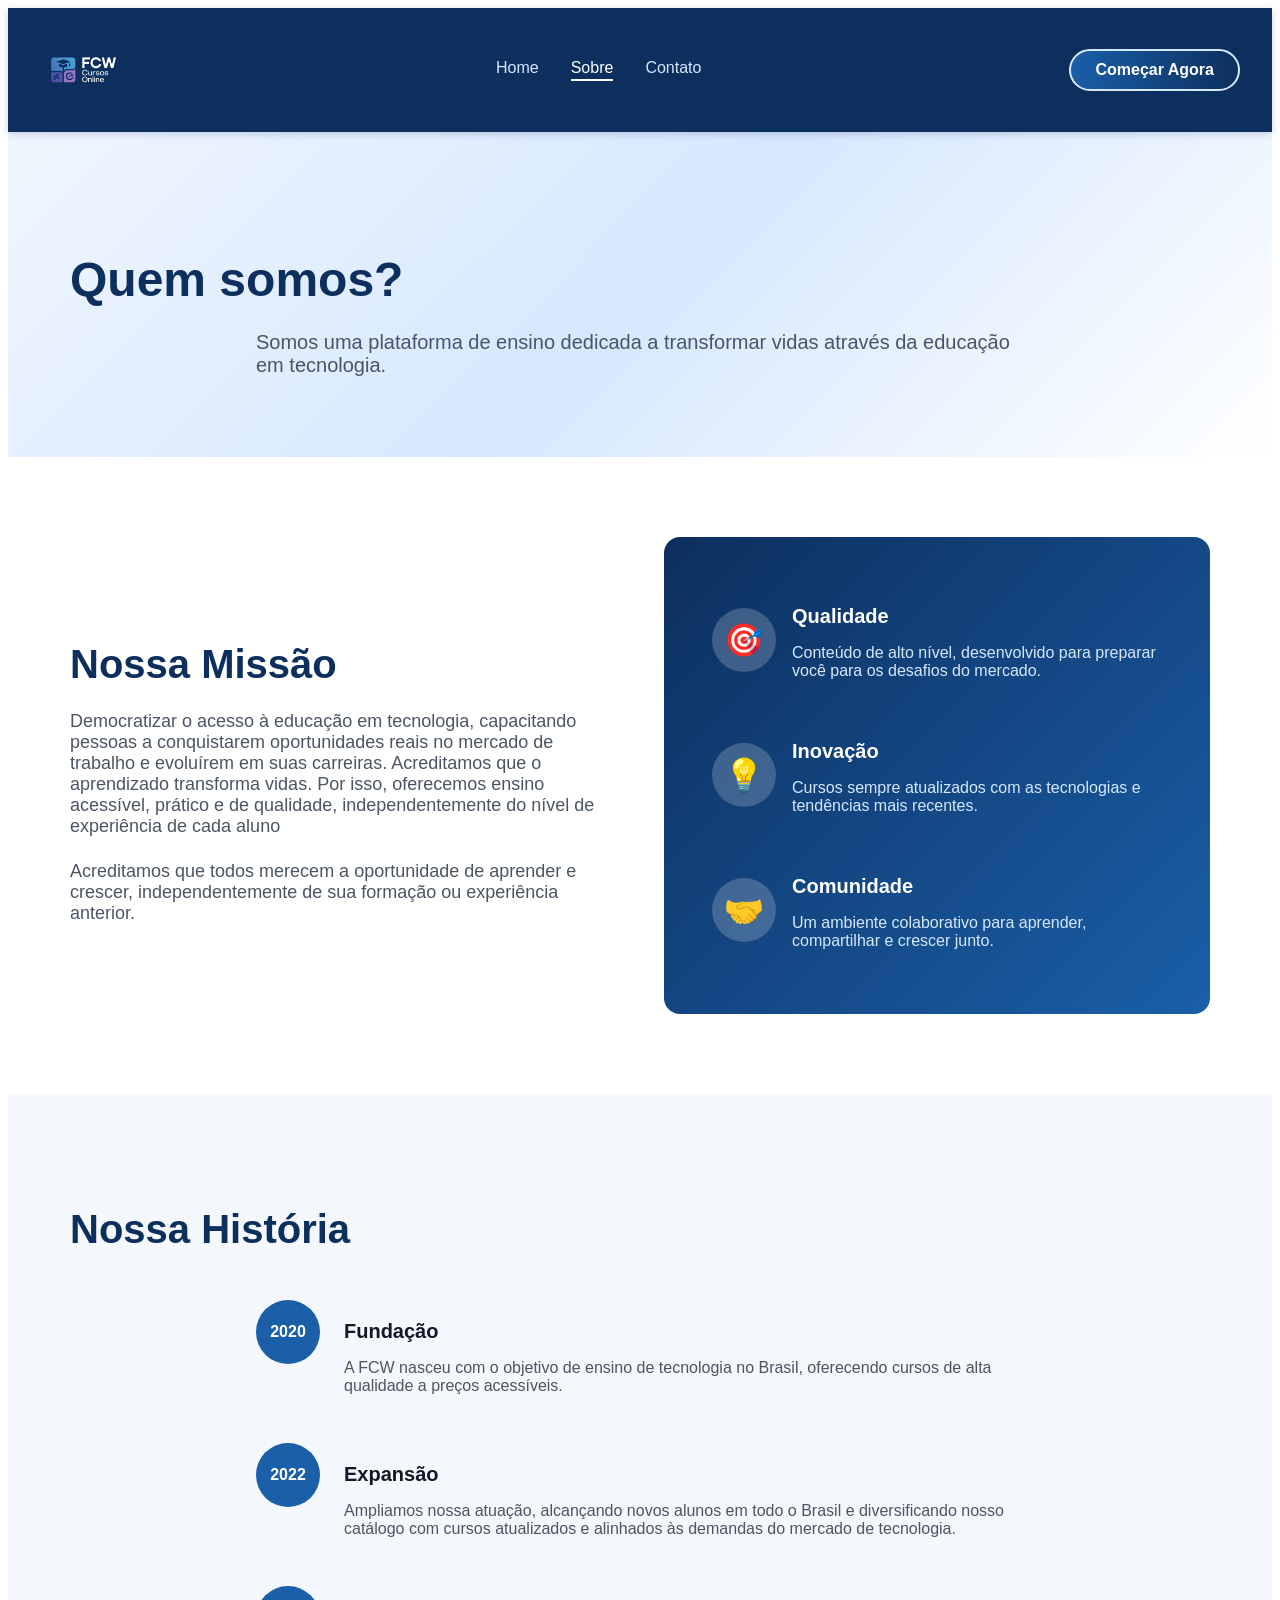
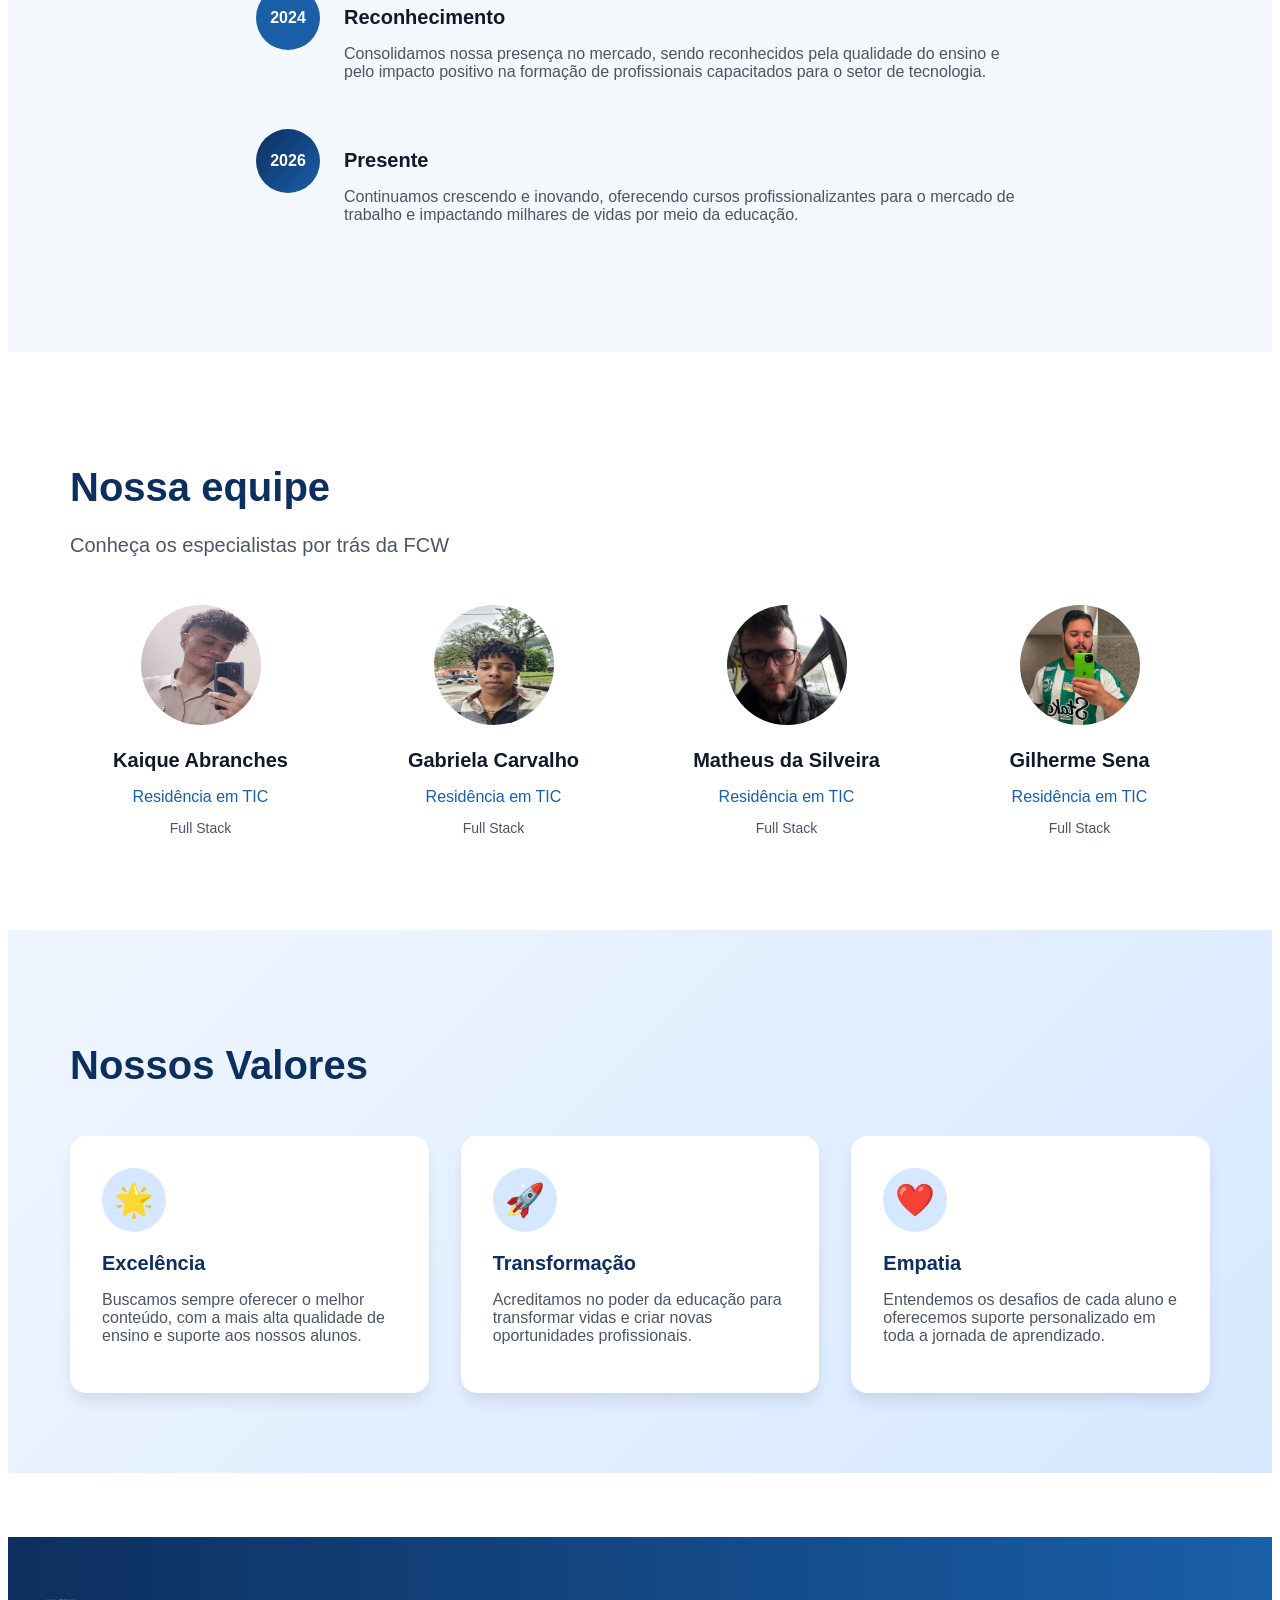
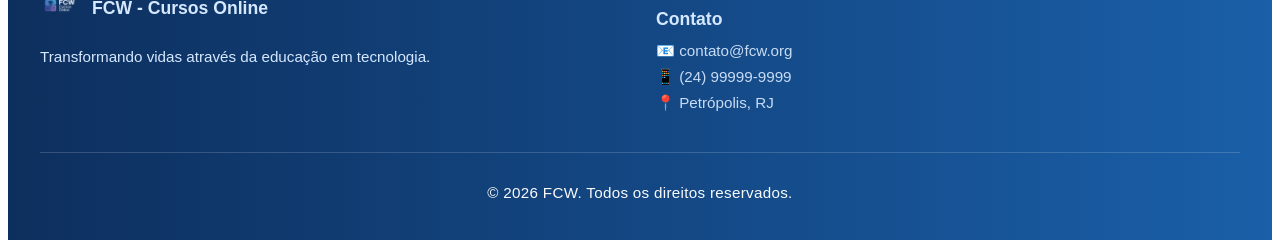
==== commit 7c724287: "Merge branch 'main' into KaiqueAbranches" ====
--- a/pages/aboutus.html
+++ b/pages/aboutus.html
@@ -5,7 +5,8 @@
   <meta charset="UTF-8">
   <meta name="viewport" content="width=device-width, initial-scale=1.0">
   <title>Sobre - FCW Cursos Online</title>
-  <link rel="stylesheet" href="../css/style.css">
+  <link rel="stylesheet" href="../css/bootstrap-grid.min.css">
+   <link rel="stylesheet" href="../css/style.css">
 </head>
 
 <body>
@@ -13,7 +14,7 @@
   <header class="header">
     <div class="container header-content">
       <a href="../index.html" class="logo">
-        <img src="../img/Logo.png" alt="Logo FCW Cursos Online">
+        <img src="../img/Logo_white_text.png" lt="Logo FCW Cursos Online">
       </a>
       <nav class="nav">
         <a href="../index.html" class="nav-link">Home</a>
@@ -206,7 +207,7 @@
       <div class="grid-4">
         <div>
           <div class="footer-logo">
-            <div class="logo-icon"><img src="../img/Logo.png" alt="Logo FCW Cursos Online"></div>
+            <div class="logo-icon"><img src="../img/Logo_white_text.png" alt="FCW Cursos Online"></div>
             <span class="logo-text">FCW - Cursos Online</span>
           </div>
           <p class="footer-text">Transformando vidas através da educação em tecnologia.</p>
--- a/css/style.css
+++ b/css/style.css
@@ -1,10 +1,21 @@
+{
+    margin: 0;
+    box-sizing: border-box;
+}
+body{
+    font-family: sans-serif;
+    font-size: 16px;
+    color: #111827;
+    background-color: #ffffff;
+}
+
 .header {
     width: 100%;
-    background: #fff;
-    box-shadow: 0 2px 8px rgba(0, 0, 0, 0.05);
+    background: #0d2f5e;
     position: sticky;
     top: 0;
     z-index: 20;
+    box-shadow: 0 2px 8px rgba(13, 47, 94, 0.2);
     padding: 0;
 }
 
@@ -33,7 +44,7 @@
 .header .logo-text {
     font-weight: bold;
     font-size: 1.5rem;
-    color: #7c3aed;
+    color: #d6e8ff;
 }
 
 .header .nav {
@@ -42,7 +53,7 @@
 }
 
 .header .nav-link {
-    color: #4b5563;
+    color: #d6e8ff;
     text-decoration: none;
     font-size: 1rem;
     font-weight: 500;
@@ -51,16 +62,16 @@
 
 .header .nav-link.active,
 .header .nav-link:hover {
-    color: #7c3aed;
-    border-bottom: 2px solid #7c3aed;
+    color: #ffffff;
+    border-bottom: 2px solid #ffffff;
     padding-bottom: 2px;
 }
 
 .header .btn-primary {
     padding: 10px 24px;
-    background: linear-gradient(90deg, #8b5cf6 0%, #ec4899 100%);
+    background: linear-gradient(90deg, #1a5fa8 0%, #0d2f5e 100%);
     color: #fff;
-    border: none;
+    border: 2px solid #d6e8ff;
     border-radius: 24px;
     text-decoration: none;
     font-size: 1rem;
@@ -69,19 +80,18 @@
 }
 
 .header .btn-primary:hover {
-    filter: brightness(0.95);
-
+    filter: brightness(1.2);
 }
 
 .hero-about {
-    background: linear-gradient(135deg, #faf5ff 0%, #fce7f3 50%, #ffffff 100%);
+    background: linear-gradient(135deg, #f0f6ff 0%, #d6e8ff 50%, #ffffff 100%);
     padding: 80px 24px;
 }
 
 .hero-title {
     font-size: 3rem;
     font-weight: bold;
-    color: #111827;
+    color: #0d2f5e;
     margin-bottom: 24px;
 }
 
@@ -99,17 +109,17 @@
 }
 
 .section.bg-gray {
-    background: #f9fafb;
+    background: #f4f7fb;
 }
 
 .section.bg-gradient-light {
-    background: linear-gradient(135deg, #faf5ff 0%, #fce7f3 100%);
+    background: linear-gradient(135deg, #f0f6ff 0%, #d6e8ff 100%);
 }
 
 .section-title {
     font-size: 2.5rem;
     font-weight: bold;
-    color: #111827;
+    color: #0d2f5e;
     margin-bottom: 24px;
 }
 
@@ -139,7 +149,7 @@
 }
 
 .mission-card {
-    background: linear-gradient(135deg, #9333ea 0%, #ec4899 100%);
+    background: linear-gradient(135deg, #0d2f5e 0%, #1a5fa8 100%);
     border-radius: 16px;
     padding: 48px;
     color: white;
@@ -176,7 +186,7 @@
 }
 
 .mission-item-text {
-    color: #e9d5ff;
+    color: #d6e8ff;
 }
 
 /* Timeline */
@@ -195,7 +205,7 @@
     width: 64px;
     height: 64px;
     border-radius: 50%;
-    background: #9333ea;
+    background: #1a5fa8;
     color: white;
     display: flex;
     align-items: center;
@@ -205,7 +215,7 @@
 }
 
 .timeline-year.gradient {
-    background: linear-gradient(135deg, #9333ea 0%, #ec4899 100%);
+    background: linear-gradient(135deg, #0d2f5e 0%, #1a5fa8 100%);
 }
 
 .timeline-content {
@@ -234,17 +244,6 @@
     text-align: center;
 }
 
-.team-avatar {
-    width: 128px;
-    height: 128px;
-    border-radius: 50%;
-    background: linear-gradient(135deg, #9333ea 0%, #ec4899 100%);
-    display: flex;
-    align-items: center;
-    justify-content: center;
-    font-size: 3rem;
-    margin: 0 auto 16px;
-}
 
 .team-name {
     font-size: 1.25rem;
@@ -254,7 +253,7 @@
 }
 
 .team-role {
-    color: #9333ea;
+    color: #1a5fa8;
     margin-bottom: 8px;
 }
 
@@ -276,12 +275,15 @@
     border-radius: 16px;
     box-shadow: 0 10px 15px -3px rgba(0, 0, 0, 0.1);
 }
+.value-card:hover {
+    transform: translateY(-5px);
+}
 
 .value-icon {
     width: 64px;
     height: 64px;
     border-radius: 50%;
-    background: #f3e8ff;
+    background: #d6e8ff;
     display: flex;
     align-items: center;
     justify-content: center;
@@ -292,7 +294,7 @@
 .value-title {
     font-size: 1.25rem;
     font-weight: bold;
-    color: #111827;
+    color: #0d2f5e;
     margin-bottom: 12px;
 }
 
@@ -302,7 +304,7 @@
 
 /** Footer */
 .footer {
-    background: linear-gradient(90deg, #8b5cf6 0%, #ec4899 100%);
+    background: linear-gradient(90deg, #0d2f5e 0%, #1a5fa8 100%);
     color: #fff;
     padding: 48px 0 24px 0;
     margin-top: 64px;
@@ -321,19 +323,7 @@
     margin-bottom: 32px;
 }
 
-.footer .grid-4 .team-member img {
-    width: 120px;
-    height: 120px;
-    object-fit: cover;
-    border-radius: 50%;
-    display: block;
-    margin-left: auto;
-    margin-right: auto;
-    background-color: #fff;
-    /* cor neutra para borda suave */
-    box-shadow: 0 2px 8px rgba(0, 0, 0, 0.06);
-    aspect-ratio: 1 / 1;
-}
+
 
 .footer-logo {
     display: flex;
@@ -350,54 +340,32 @@
     width: 40px;
     object-fit: contain;
 }
-
-.footer-link-list {
-    list-style: none;
-    padding: 0;
-    margin: 0;
-}
-
-.footer-link-list li {
-    margin-bottom: 8px;
-}
-
-.footer-link {
-    color: #fcd34d;
-    text-decoration: none;
-    font-size: 1rem;
-    transition: color 0.2s;
-}
-
-.footer-link:hover {
-    color: #fff;
-    text-decoration: underline;
-}
-
+.logo-text{
+    font-weight: bold;
+    font-size: 1.1rem;
+    color: #d6e8ff;
+}
+.footer-text{
+    font-size:0.95rem;
+    color: #d6e8ff;
+    
+}
 .footer-title {
     font-size: 1.1rem;
     font-weight: 600;
     margin-bottom: 12px;
-    color: #fde68a;
-}
-
-.footer-social {
-    display: flex;
-    gap: 16px;
-    align-items: center;
-    margin-top: 8px;
-}
-
-.footer-social-link {
-    color: #fff;
-    font-size: 1.4rem;
-    transition: color 0.2s;
-    text-decoration: none;
-}
-
-.footer-social-link:hover {
-    color: #fcd34d;
-}
-
+    color: #d6e8ff;
+}
+.footer-list {
+    list-style: none;
+    padding: 0;
+    margin: 0;
+}
+.footer-list li {
+    font-size: 0.95rem;
+    color: #c8dcf5;
+    margin-bottom: 8px;
+}
 .footer-bottom {
     border-top: 1px solid rgba(255, 255, 255, 0.16);
     padding-top: 16px;
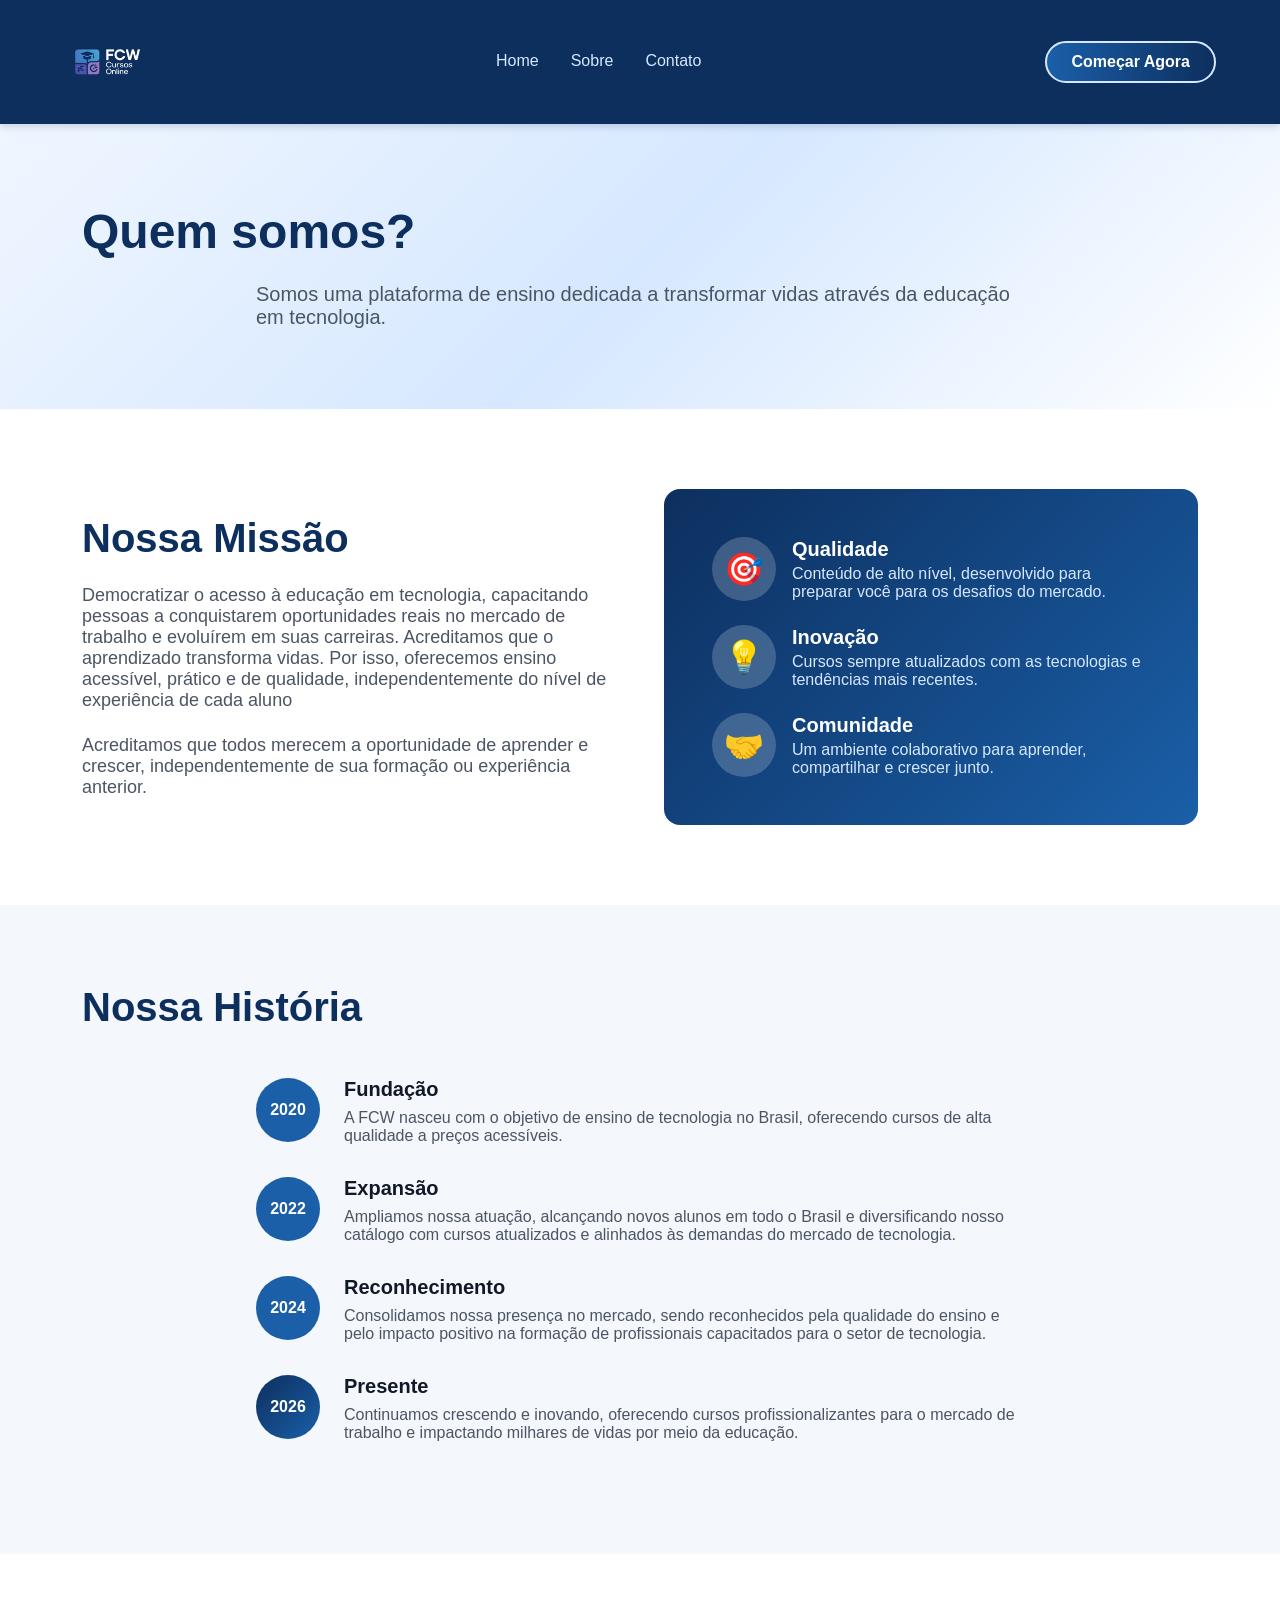
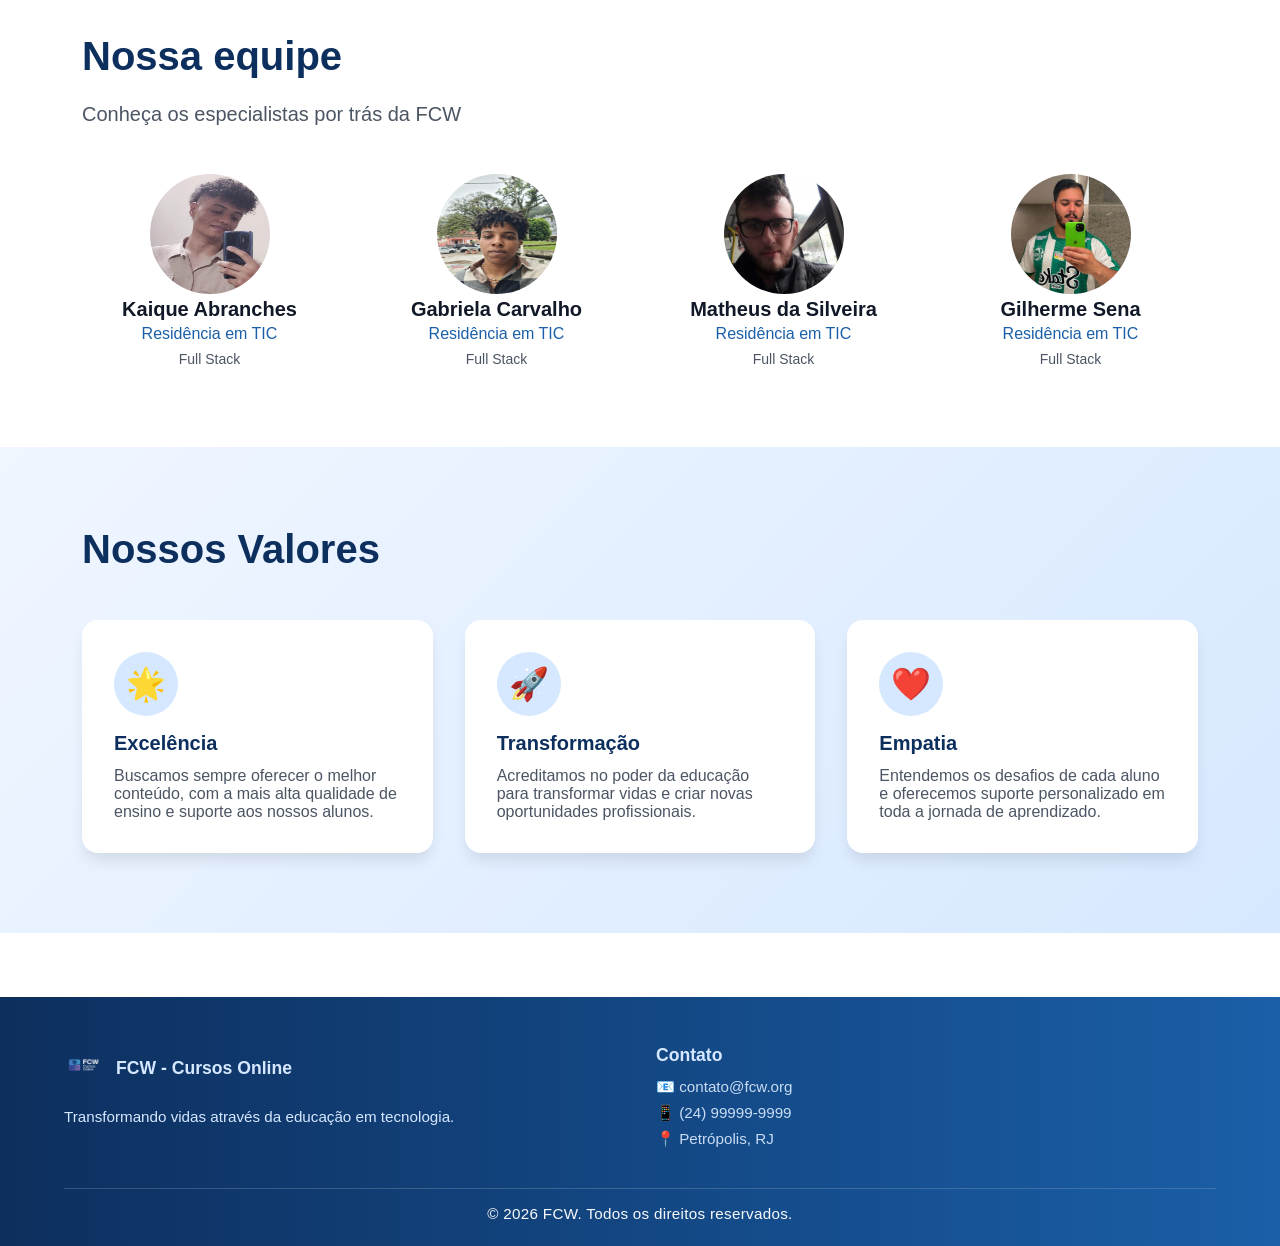
==== commit c4b9667a: "aplicando estilo na index" ====
--- a/pages/aboutus.html
+++ b/pages/aboutus.html
@@ -226,6 +226,17 @@
       </div>
     </div>
   </footer>
+
+   <div vw class="enabled">
+  <div vw-access-button class="active"></div>
+  <div vw-plugin-wrapper>
+    <div class="vw-plugin-top-wrapper"></div>
+  </div>
+</div>
+<script src="https://vlibras.gov.br/app/vlibras-plugin.js"></script>
+<script>
+  new window.VLibras.Widget('https://vlibras.gov.br/app');
+</script>
 </body>
 
 </html>
--- a/css/style.css
+++ b/css/style.css
@@ -1,4 +1,4 @@
-{
+*{
     margin: 0;
     box-sizing: border-box;
 }
@@ -7,6 +7,10 @@
     font-size: 16px;
     color: #111827;
     background-color: #ffffff;
+}
+
+body:focus-visible{
+    outline: 2px solid #99582a;
 }
 
 .header {
@@ -52,19 +56,21 @@
     gap: 32px;
 }
 
-.header .nav-link {
+.nav-link{
     color: #d6e8ff;
     text-decoration: none;
     font-size: 1rem;
     font-weight: 500;
-    transition: color 0.2s;
-}
-
-.header .nav-link.active,
-.header .nav-link:hover {
+    transition:  0.3s;
+    border-bottom: 2px solid transparent;
+}
+
+
+.nav-link:hover {
     color: #ffffff;
     border-bottom: 2px solid #ffffff;
-    padding-bottom: 2px;
+    /* padding-bottom: 2px; */
+     transform: scale(1.03);
 }
 
 .header .btn-primary {
@@ -378,14 +384,22 @@
 .tituloPrincial{
     font-family: Arial, Helvetica, sans-serif;
     margin-left: 3%;
+    margin-top: 2%;
+    width: 17%;
 }
 
 .imagensPrincipal{
     display: flex;
     flex-wrap: wrap;
-}
-
-.imagensPrincipal > img{
-    width: 30%;
-    margin: 10%;
+    justify-content: center;
+}
+
+.imagensPrincipal__fotos{
+    width: 25%;
+    margin: 6%;
+    transition: 0.3s;
+}
+.imagensPrincipal__fotos:hover{
+    transform: scale(1.05);
+    box-shadow: 0 0 40px yellow;
 }
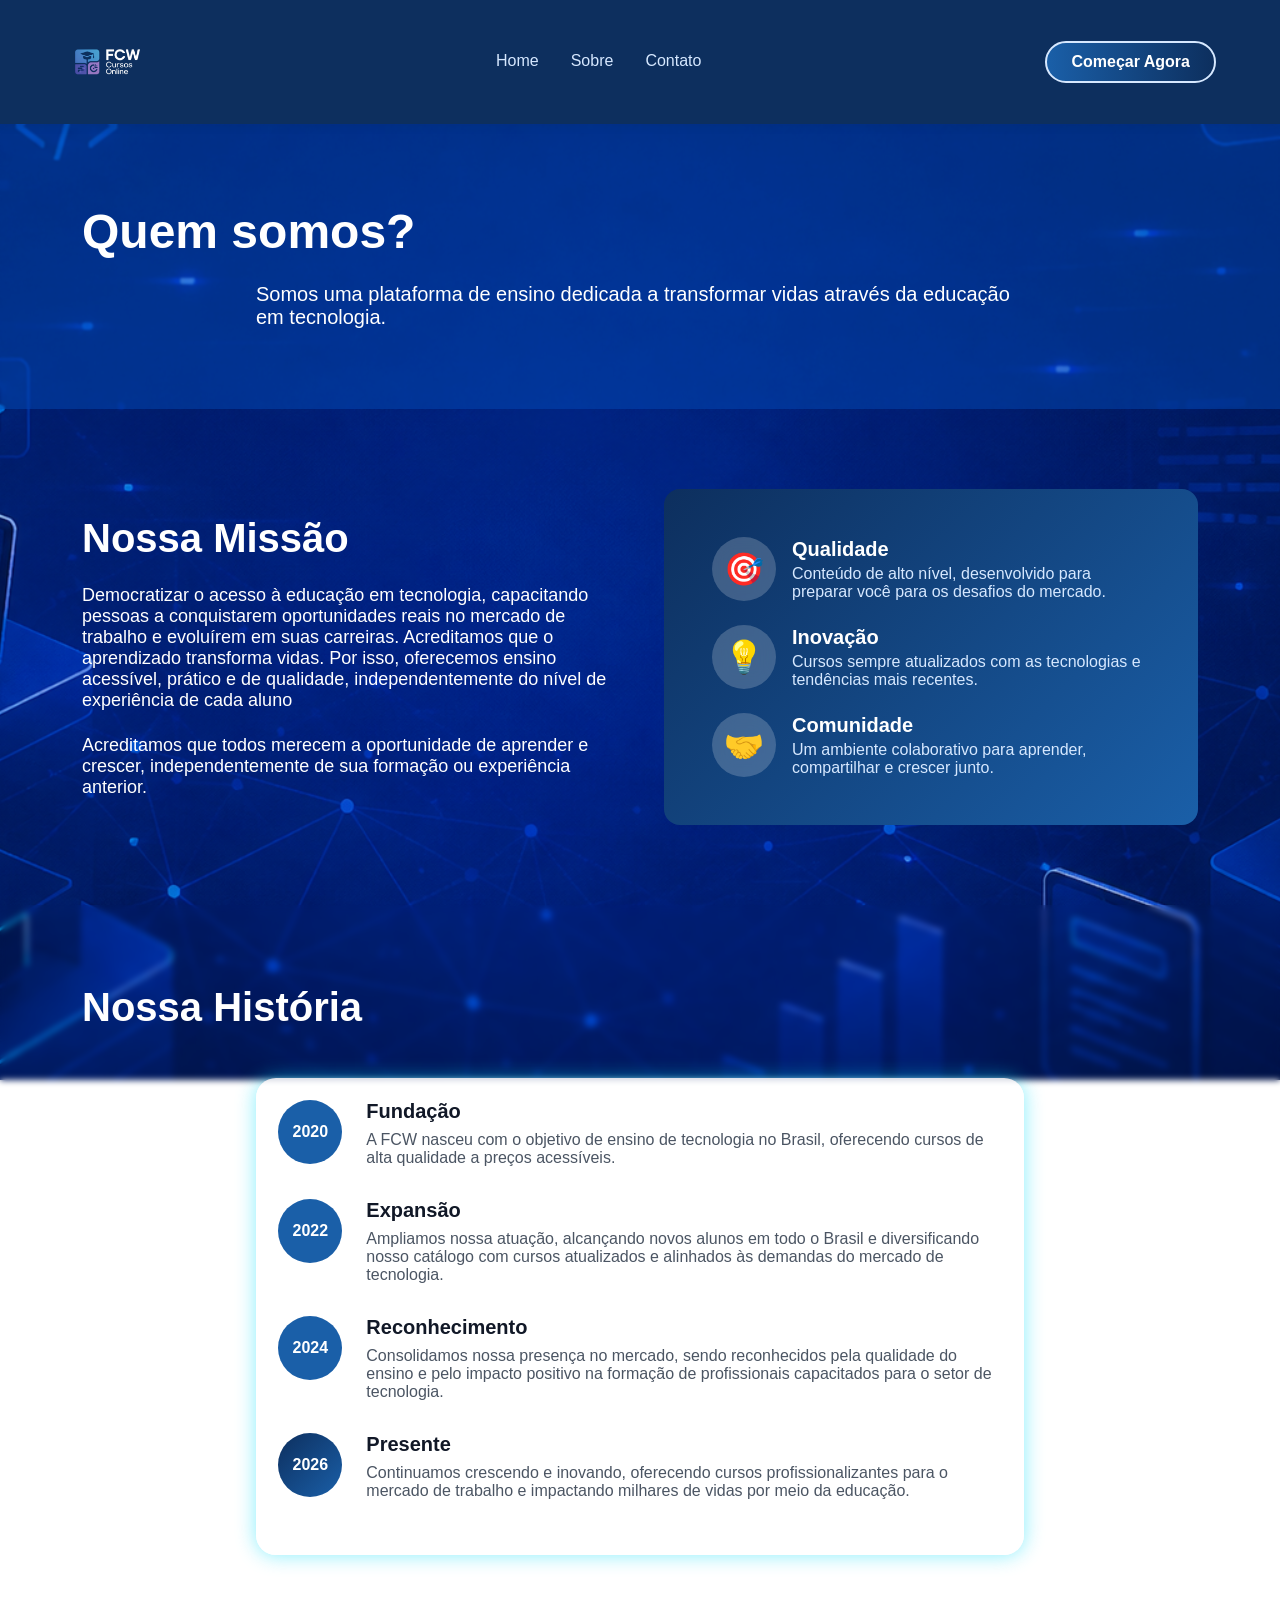
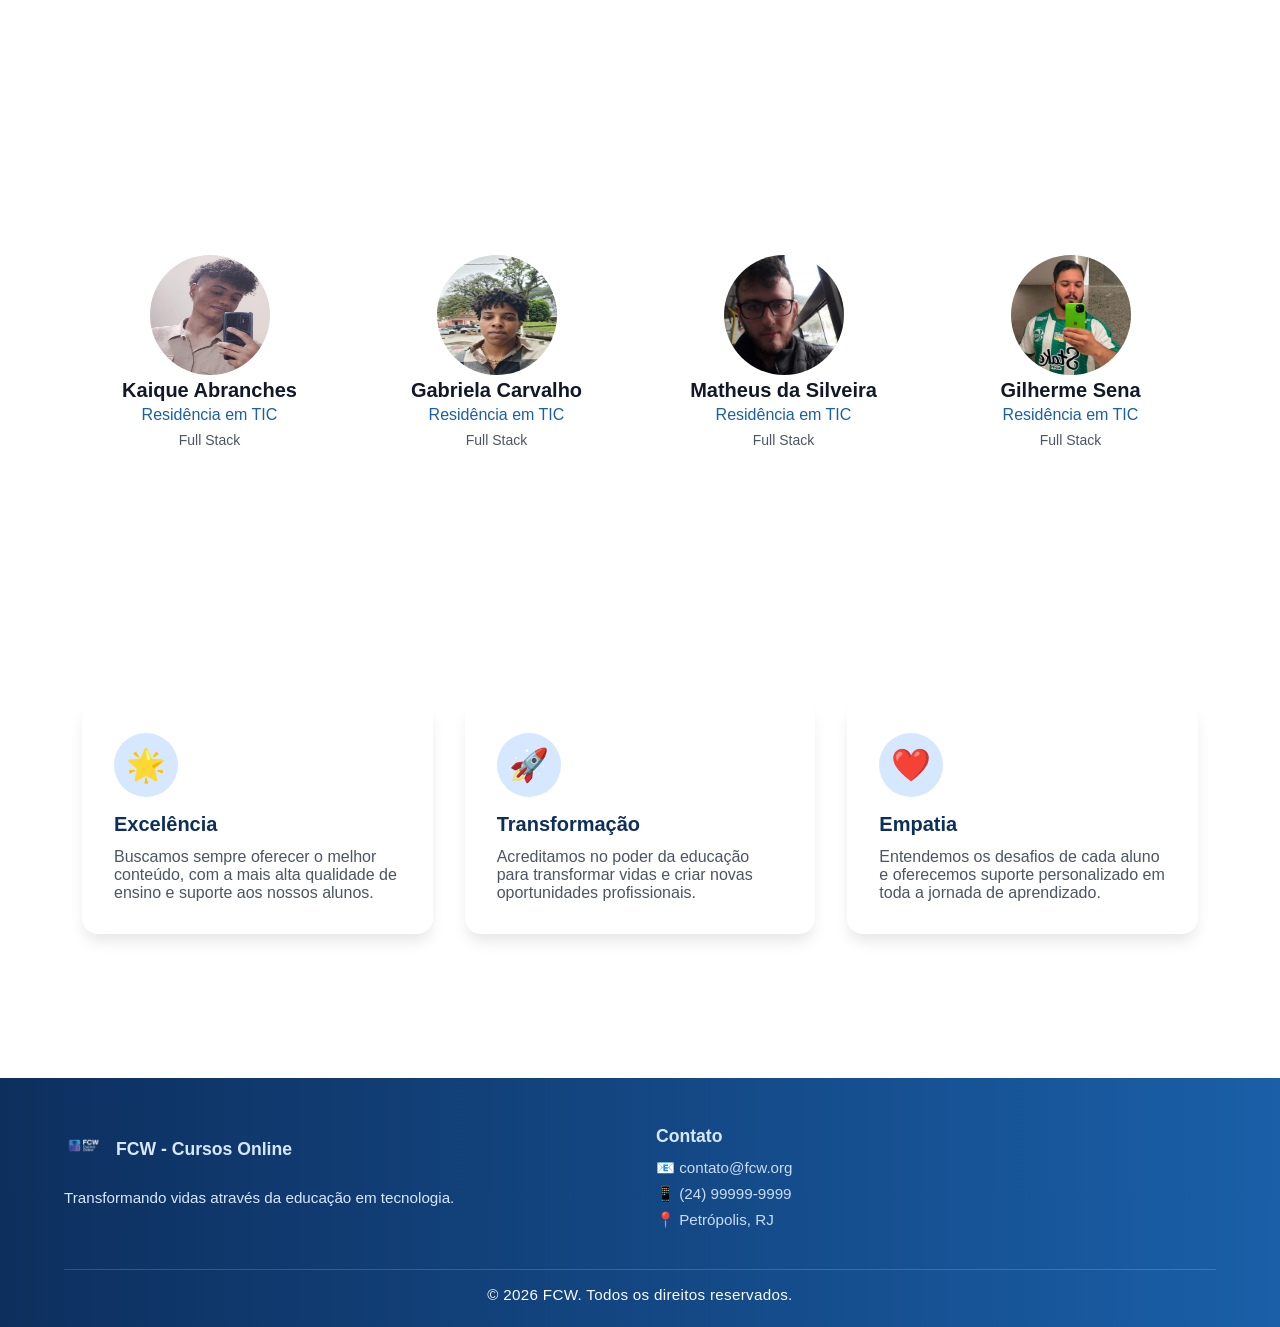
==== commit d76e5af6: "Redefinição dos Layouts" ====
--- a/pages/aboutus.html
+++ b/pages/aboutus.html
@@ -7,9 +7,11 @@
   <title>Sobre - FCW Cursos Online</title>
   <link rel="stylesheet" href="../css/bootstrap-grid.min.css">
    <link rel="stylesheet" href="../css/style.css">
+   <script src = "/js/script.js"></script>
 </head>
 
 <body>
+  <div class="parallax"></div>
   <!-- Header -->
   <header class="header">
     <div class="container header-content">
--- a/css/style.css
+++ b/css/style.css
@@ -2,11 +2,15 @@
     margin: 0;
     box-sizing: border-box;
 }
+
+html{
+    scroll-behavior: smooth;
+}
+
 body{
     font-family: sans-serif;
     font-size: 16px;
     color: #111827;
-    background-color: #ffffff;
 }
 
 body:focus-visible{
@@ -85,25 +89,42 @@
     transition: filter 0.2s;
 }
 
-.header .btn-primary:hover {
+ .btn-primary {
+    display: inline-block;
+    padding: 10px 24px;
+    background: linear-gradient(90deg, #1a5fa8 0%, #0d2f5e 100%);
+    color: #fff;
+    border: 2px solid #d6e8ff;
+    border-radius: 24px;
+    text-decoration: none;
+    font-size: 1rem;
+    font-weight: 600;
+    transition: filter 0.2s;
+}
+
+.btn-primary:hover {
     filter: brightness(1.2);
+    transform: scale(1.2);
+    transition: 0.5s;
+    box-shadow: 0 0 100px 5px rgba(0, 219, 248, 0.479);
 }
 
 .hero-about {
-    background: linear-gradient(135deg, #f0f6ff 0%, #d6e8ff 50%, #ffffff 100%);
     padding: 80px 24px;
+    backdrop-filter: blur(1px);
+    background-color: rgba(4, 82, 192, 0.418);
 }
 
 .hero-title {
     font-size: 3rem;
     font-weight: bold;
-    color: #0d2f5e;
+    color: #ffffff;
     margin-bottom: 24px;
 }
 
 .hero-subtitle {
     font-size: 1.25rem;
-    color: #4b5563;
+    color: #ffffff;
     max-width: 768px;
     margin: 0 auto;
 }
@@ -111,27 +132,25 @@
 /* Mission Section */
 .section {
     padding: 80px 24px;
-    background: #ffffff;
 }
 
 .section.bg-gray {
-    background: #f4f7fb;
+    backdrop-filter: blur(3px);
 }
 
 .section.bg-gradient-light {
-    background: linear-gradient(135deg, #f0f6ff 0%, #d6e8ff 100%);
 }
 
 .section-title {
     font-size: 2.5rem;
     font-weight: bold;
-    color: #0d2f5e;
+    color: #ffffff;
     margin-bottom: 24px;
 }
 
 .section-subtitle {
     font-size: 1.25rem;
-    color: #4b5563;
+    color: #ffffff;
 }
 
 .grid-2 {
@@ -143,7 +162,7 @@
 
 .text-lg {
     font-size: 1.125rem;
-    color: #4b5563;
+    color: #fff;
 }
 
 .mb-4 {
@@ -166,6 +185,14 @@
     align-items: center;
     gap: 16px;
     margin-bottom: 24px;
+}
+
+.mission-item:hover{
+    transform: scale(1.4);
+    transition: 1s;
+    background-color: rgb(25, 25, 92);
+    border-radius: 6px;
+    padding: 3%;
 }
 
 .mission-item:last-child {
@@ -195,10 +222,23 @@
     color: #d6e8ff;
 }
 
+@keyframes glowRGB {
+    0% {box-shadow: 0 0 20px 20px rgba(0, 219, 248, 0.479);}
+    20% {box-shadow: 0 0 20px 20px  rgba(1, 108, 248, 0.479);}
+    40% {box-shadow: 0 0 20px 20px rgba(55, 0, 255, 0.479);}
+    60% {box-shadow: 0 0 20px 20px rgb(38, 0, 255);}
+    80% {box-shadow: 0 0 20px 20px rgba(1, 108, 248, 0.479);}
+    100% {box-shadow: 0 0 20px 20px rgba(0, 219, 248, 0.479);}
+}
+
 /* Timeline */
 .timeline {
     max-width: 768px;
     margin: 0 auto;
+    box-shadow: 0 0 20px rgba(0, 219, 248, 0.479);
+    border-radius: 20px;
+    background-color: rgba(255, 255, 255, 0.808);
+    padding: 2%;
 }
 
 .timeline-item {
@@ -250,6 +290,12 @@
     text-align: center;
 }
 
+.team-member:hover {
+    transform: scale(140%);
+    text-align: center;
+    transition: 1s;
+}
+
 
 .team-name {
     font-size: 1.25rem;
@@ -268,7 +314,6 @@
     color: #4b5563;
 }
 
-/* Values */
 .grid-3 {
     display: grid;
     grid-template-columns: repeat(auto-fit, minmax(250px, 1fr));
@@ -283,6 +328,8 @@
 }
 .value-card:hover {
     transform: translateY(-5px);
+    transition-duration: 0.5s;
+    box-shadow: 15px 15px 20px  rgba(31, 31, 31, 0.490);
 }
 
 .value-icon {
@@ -308,7 +355,7 @@
     color: #4b5563;
 }
 
-/** Footer */
+
 .footer {
     background: linear-gradient(90deg, #0d2f5e 0%, #1a5fa8 100%);
     color: #fff;
@@ -381,25 +428,107 @@
     letter-spacing: 0.02em;
 }
 
-.tituloPrincial{
-    font-family: Arial, Helvetica, sans-serif;
-    margin-left: 3%;
-    margin-top: 2%;
-    width: 17%;
-}
-
-.imagensPrincipal{
-    display: flex;
-    flex-wrap: wrap;
-    justify-content: center;
-}
-
-.imagensPrincipal__fotos{
-    width: 25%;
-    margin: 6%;
-    transition: 0.3s;
-}
-.imagensPrincipal__fotos:hover{
-    transform: scale(1.05);
-    box-shadow: 0 0 40px yellow;
+.hero-index {
+    padding: 100px 24px;
+    text-align: center;
+}
+
+.hero-index__conteudo {
+    max-width: 700px;
+    margin: 0 auto;
+}
+
+.hero-index__titulo {
+    font-size: 3rem;
+    font-weight: bold;
+    color: #ffffff;
+    margin-bottom: 24px;
+}
+
+.hero-index__subtitulo {
+    font-size: 1.25rem;
+    color: #d6e8ff;
+    margin-bottom: 40px;
+}
+
+.grid-cursos {
+    display: grid;
+    grid-template-columns: repeat(auto-fit, minmax(240px, 1fr));
+    gap: 32px;
+}
+
+.curso-card {
+    background: #ffffff;
+    border: 1px solid #d6e8ff;
+    border-radius: 16px;
+    box-shadow: 0 4px 16px rgba(13, 47, 94, 0.10);
+    overflow: hidden;
+}
+
+.curso-card:hover {
+    transform: translateY(-5px);
+    transition-duration: 1s;
+    box-shadow: 15px 15px 20px rgba(0, 219, 248, 0.479);
+}
+
+.curso-card__img {
+    width: 100%;
+    height: 180px;
+    object-fit: cover;
+}
+
+.curso-card__corpo {
+    padding: 20px;
+}
+
+.curso-card__titulo {
+    font-size: 1.15rem;
+    font-weight: bold;
+    color: #0d2f5e;
+    margin-bottom: 8px;
+}
+
+.curso-card__texto {
+    font-size: 0.95rem;
+    color: #4b5563;
+    margin-bottom: 16px;
+}
+
+.curso-card__btn {
+    display: inline-block;
+    padding: 8px 20px;
+    background: linear-gradient(90deg, #1a5fa8 0%, #0d2f5e 100%);
+    color: #ffffff;
+    border-radius: 24px;
+    text-decoration: none;
+    font-size: 0.9rem;
+    font-weight: 600;
+    transition: filter 0.2s;
+}
+
+.curso-card__btn:hover {
+    filter: brightness(1.2);
+    box-shadow: 0 0 40px blue;
+    transition: 1s;
+}
+
+
+@media (max-width: 768px) {
+    .hero-index__titulo { font-size: 2rem; }
+    .hero-index__subtitulo { font-size: 1rem; }
+}
+
+@media (max-width: 480px) {
+    .hero-index { padding: 60px 16px; }
+    .hero-index__titulo { font-size: 1.6rem; }
+}
+
+.parallax{
+    position: fixed;
+    top: 0;
+    left: 0;
+    width: 100%;
+    background: url("../img/Plano_de_Fundo.png") center/cover;
+    height: 120%;
+    z-index: -1;
 }
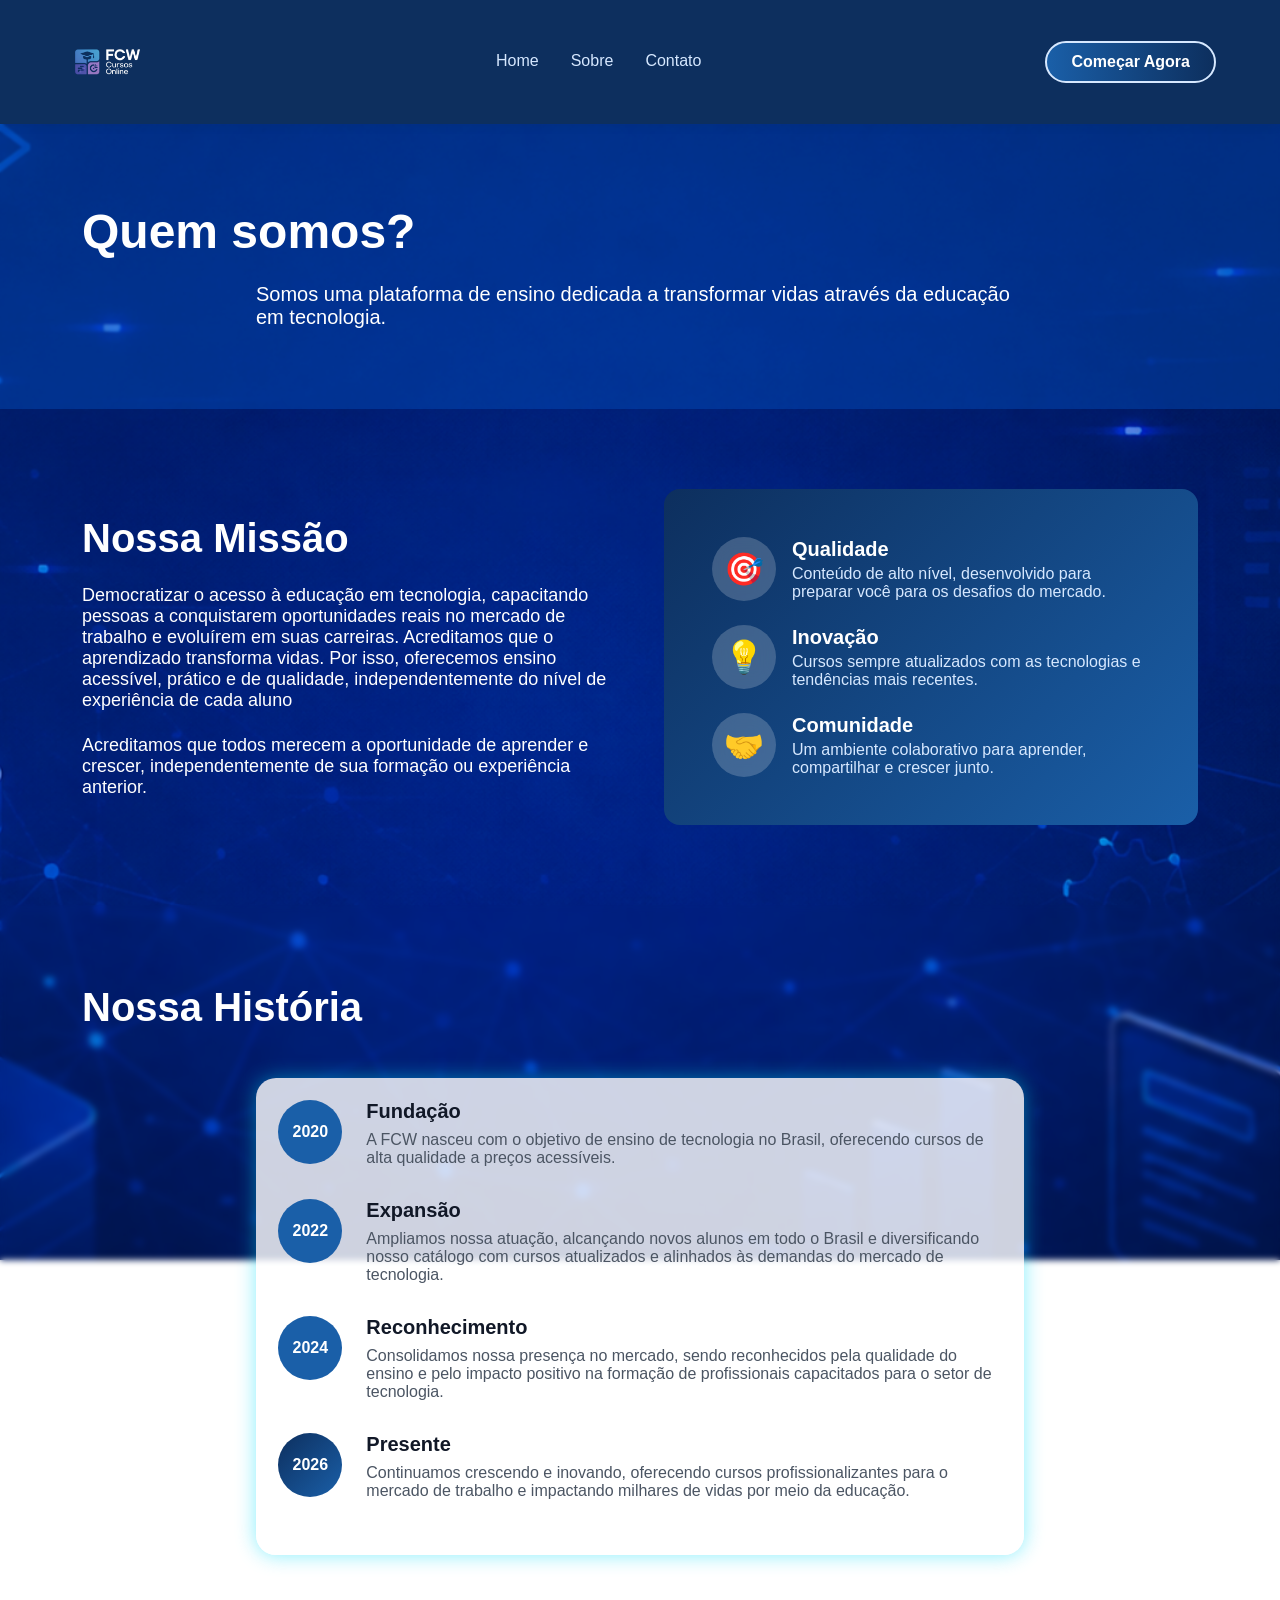
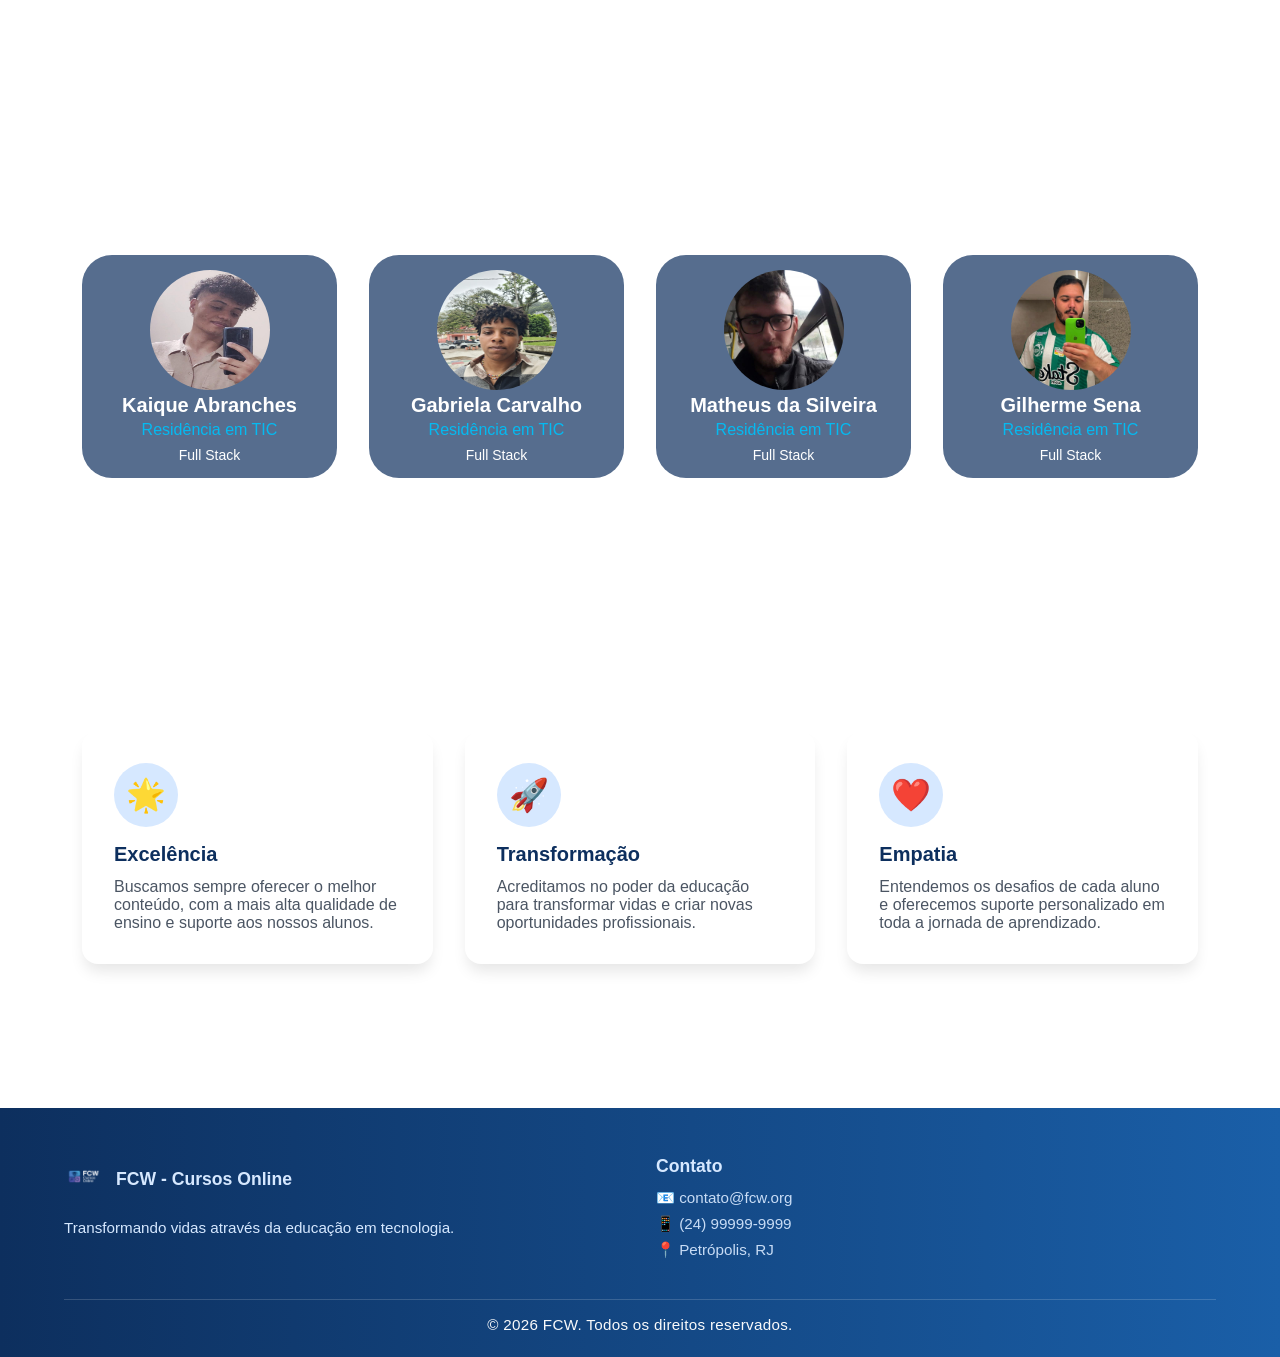
==== commit aa38a44f: "Atualização" ====
--- a/pages/aboutus.html
+++ b/pages/aboutus.html
@@ -240,5 +240,4 @@
   new window.VLibras.Widget('https://vlibras.gov.br/app');
 </script>
 </body>
-
 </html>
--- a/css/style.css
+++ b/css/style.css
@@ -1,3 +1,7 @@
+@import url(index.css);
+@import url(contact.css);
+@import url(aboutus.css);
+@import url(modal.css);
 *{
     margin: 0;
     box-sizing: border-box;
@@ -17,209 +21,12 @@
     outline: 2px solid #99582a;
 }
 
-.header {
-    width: 100%;
-    background: #0d2f5e;
-    position: sticky;
-    top: 0;
-    z-index: 20;
-    box-shadow: 0 2px 8px rgba(13, 47, 94, 0.2);
-    padding: 0;
-}
-
-.header .header-content {
-    display: flex;
-    align-items: center;
-    justify-content: space-between;
-    max-width: 1200px;
-    margin: 0 auto;
-    padding: 18px 24px;
-}
-
-.header .logo {
-    display: flex;
-    align-items: center;
-    text-decoration: none;
-    gap: 30px;
-}
-
-.header .logo img {
-    height: 88px;
-    width: 88px;
-    object-fit: contain;
-}
-
-.header .logo-text {
-    font-weight: bold;
-    font-size: 1.5rem;
-    color: #d6e8ff;
-}
-
-.header .nav {
-    display: flex;
-    gap: 32px;
-}
-
-.nav-link{
-    color: #d6e8ff;
-    text-decoration: none;
-    font-size: 1rem;
-    font-weight: 500;
-    transition:  0.3s;
-    border-bottom: 2px solid transparent;
-}
-
-
-.nav-link:hover {
-    color: #ffffff;
-    border-bottom: 2px solid #ffffff;
-    /* padding-bottom: 2px; */
-     transform: scale(1.03);
-}
-
-.header .btn-primary {
-    padding: 10px 24px;
-    background: linear-gradient(90deg, #1a5fa8 0%, #0d2f5e 100%);
-    color: #fff;
-    border: 2px solid #d6e8ff;
-    border-radius: 24px;
-    text-decoration: none;
-    font-size: 1rem;
-    font-weight: 600;
-    transition: filter 0.2s;
-}
-
- .btn-primary {
-    display: inline-block;
-    padding: 10px 24px;
-    background: linear-gradient(90deg, #1a5fa8 0%, #0d2f5e 100%);
-    color: #fff;
-    border: 2px solid #d6e8ff;
-    border-radius: 24px;
-    text-decoration: none;
-    font-size: 1rem;
-    font-weight: 600;
-    transition: filter 0.2s;
-}
-
-.btn-primary:hover {
-    filter: brightness(1.2);
-    transform: scale(1.2);
-    transition: 0.5s;
-    box-shadow: 0 0 100px 5px rgba(0, 219, 248, 0.479);
-}
-
-.hero-about {
-    padding: 80px 24px;
-    backdrop-filter: blur(1px);
-    background-color: rgba(4, 82, 192, 0.418);
-}
-
-.hero-title {
-    font-size: 3rem;
-    font-weight: bold;
-    color: #ffffff;
-    margin-bottom: 24px;
-}
-
-.hero-subtitle {
-    font-size: 1.25rem;
-    color: #ffffff;
-    max-width: 768px;
-    margin: 0 auto;
-}
-
-/* Mission Section */
-.section {
-    padding: 80px 24px;
-}
-
-.section.bg-gray {
-    backdrop-filter: blur(3px);
-}
-
-.section.bg-gradient-light {
-}
-
-.section-title {
-    font-size: 2.5rem;
-    font-weight: bold;
-    color: #ffffff;
-    margin-bottom: 24px;
-}
-
-.section-subtitle {
-    font-size: 1.25rem;
-    color: #ffffff;
-}
-
-.grid-2 {
-    display: grid;
-    grid-template-columns: repeat(auto-fit, minmax(300px, 1fr));
-    gap: 48px;
-    align-items: center;
-}
-
-.text-lg {
-    font-size: 1.125rem;
-    color: #fff;
-}
-
 .mb-4 {
     margin-bottom: 16px;
 }
 
 .mb-12 {
     margin-bottom: 48px;
-}
-
-.mission-card {
-    background: linear-gradient(135deg, #0d2f5e 0%, #1a5fa8 100%);
-    border-radius: 16px;
-    padding: 48px;
-    color: white;
-}
-
-.mission-item {
-    display: flex;
-    align-items: center;
-    gap: 16px;
-    margin-bottom: 24px;
-}
-
-.mission-item:hover{
-    transform: scale(1.4);
-    transition: 1s;
-    background-color: rgb(25, 25, 92);
-    border-radius: 6px;
-    padding: 3%;
-}
-
-.mission-item:last-child {
-    margin-bottom: 0;
-}
-
-.mission-icon {
-    width: 64px;
-    height: 64px;
-    border-radius: 50%;
-    background: rgba(255, 255, 255, 0.2);
-    backdrop-filter: blur(10px);
-    display: flex;
-    align-items: center;
-    justify-content: center;
-    font-size: 2rem;
-    flex-shrink: 0;
-}
-
-.mission-item-title {
-    font-size: 1.25rem;
-    font-weight: bold;
-    margin-bottom: 4px;
-}
-
-.mission-item-text {
-    color: #d6e8ff;
 }
 
 @keyframes glowRGB {
@@ -231,288 +38,6 @@
     100% {box-shadow: 0 0 20px 20px rgba(0, 219, 248, 0.479);}
 }
 
-/* Timeline */
-.timeline {
-    max-width: 768px;
-    margin: 0 auto;
-    box-shadow: 0 0 20px rgba(0, 219, 248, 0.479);
-    border-radius: 20px;
-    background-color: rgba(255, 255, 255, 0.808);
-    padding: 2%;
-}
-
-.timeline-item {
-    display: flex;
-    gap: 24px;
-    margin-bottom: 32px;
-}
-
-.timeline-year {
-    width: 64px;
-    height: 64px;
-    border-radius: 50%;
-    background: #1a5fa8;
-    color: white;
-    display: flex;
-    align-items: center;
-    justify-content: center;
-    font-weight: bold;
-    flex-shrink: 0;
-}
-
-.timeline-year.gradient {
-    background: linear-gradient(135deg, #0d2f5e 0%, #1a5fa8 100%);
-}
-
-.timeline-content {
-    flex: 1;
-}
-
-.timeline-title {
-    font-size: 1.25rem;
-    font-weight: bold;
-    color: #111827;
-    margin-bottom: 8px;
-}
-
-.timeline-text {
-    color: #4b5563;
-}
-
-/* Team */
-.grid-4 {
-    display: grid;
-    grid-template-columns: repeat(auto-fit, minmax(200px, 1fr));
-    gap: 32px;
-}
-
-.team-member {
-    text-align: center;
-}
-
-.team-member:hover {
-    transform: scale(140%);
-    text-align: center;
-    transition: 1s;
-}
-
-
-.team-name {
-    font-size: 1.25rem;
-    font-weight: bold;
-    color: #111827;
-    margin-bottom: 4px;
-}
-
-.team-role {
-    color: #1a5fa8;
-    margin-bottom: 8px;
-}
-
-.team-bio {
-    font-size: 0.875rem;
-    color: #4b5563;
-}
-
-.grid-3 {
-    display: grid;
-    grid-template-columns: repeat(auto-fit, minmax(250px, 1fr));
-    gap: 32px;
-}
-
-.value-card {
-    background: white;
-    padding: 32px;
-    border-radius: 16px;
-    box-shadow: 0 10px 15px -3px rgba(0, 0, 0, 0.1);
-}
-.value-card:hover {
-    transform: translateY(-5px);
-    transition-duration: 0.5s;
-    box-shadow: 15px 15px 20px  rgba(31, 31, 31, 0.490);
-}
-
-.value-icon {
-    width: 64px;
-    height: 64px;
-    border-radius: 50%;
-    background: #d6e8ff;
-    display: flex;
-    align-items: center;
-    justify-content: center;
-    font-size: 2rem;
-    margin-bottom: 16px;
-}
-
-.value-title {
-    font-size: 1.25rem;
-    font-weight: bold;
-    color: #0d2f5e;
-    margin-bottom: 12px;
-}
-
-.value-text {
-    color: #4b5563;
-}
-
-
-.footer {
-    background: linear-gradient(90deg, #0d2f5e 0%, #1a5fa8 100%);
-    color: #fff;
-    padding: 48px 0 24px 0;
-    margin-top: 64px;
-}
-
-.footer .container {
-    max-width: 1200px;
-    margin: 0 auto;
-    padding: 0 24px;
-}
-
-.footer .grid-4 {
-    display: grid;
-    grid-template-columns: repeat(auto-fit, minmax(220px, 1fr));
-    gap: 32px;
-    margin-bottom: 32px;
-}
-
-
-
-.footer-logo {
-    display: flex;
-    align-items: center;
-    font-size: 1.7rem;
-    font-weight: bold;
-    color: #fff;
-    margin-bottom: 16px;
-    gap: 12px;
-}
-
-.footer-logo img {
-    height: 40px;
-    width: 40px;
-    object-fit: contain;
-}
-.logo-text{
-    font-weight: bold;
-    font-size: 1.1rem;
-    color: #d6e8ff;
-}
-.footer-text{
-    font-size:0.95rem;
-    color: #d6e8ff;
-    
-}
-.footer-title {
-    font-size: 1.1rem;
-    font-weight: 600;
-    margin-bottom: 12px;
-    color: #d6e8ff;
-}
-.footer-list {
-    list-style: none;
-    padding: 0;
-    margin: 0;
-}
-.footer-list li {
-    font-size: 0.95rem;
-    color: #c8dcf5;
-    margin-bottom: 8px;
-}
-.footer-bottom {
-    border-top: 1px solid rgba(255, 255, 255, 0.16);
-    padding-top: 16px;
-    text-align: center;
-    color: #f9fafb;
-    font-size: 0.95rem;
-    letter-spacing: 0.02em;
-}
-
-.hero-index {
-    padding: 100px 24px;
-    text-align: center;
-}
-
-.hero-index__conteudo {
-    max-width: 700px;
-    margin: 0 auto;
-}
-
-.hero-index__titulo {
-    font-size: 3rem;
-    font-weight: bold;
-    color: #ffffff;
-    margin-bottom: 24px;
-}
-
-.hero-index__subtitulo {
-    font-size: 1.25rem;
-    color: #d6e8ff;
-    margin-bottom: 40px;
-}
-
-.grid-cursos {
-    display: grid;
-    grid-template-columns: repeat(auto-fit, minmax(240px, 1fr));
-    gap: 32px;
-}
-
-.curso-card {
-    background: #ffffff;
-    border: 1px solid #d6e8ff;
-    border-radius: 16px;
-    box-shadow: 0 4px 16px rgba(13, 47, 94, 0.10);
-    overflow: hidden;
-}
-
-.curso-card:hover {
-    transform: translateY(-5px);
-    transition-duration: 1s;
-    box-shadow: 15px 15px 20px rgba(0, 219, 248, 0.479);
-}
-
-.curso-card__img {
-    width: 100%;
-    height: 180px;
-    object-fit: cover;
-}
-
-.curso-card__corpo {
-    padding: 20px;
-}
-
-.curso-card__titulo {
-    font-size: 1.15rem;
-    font-weight: bold;
-    color: #0d2f5e;
-    margin-bottom: 8px;
-}
-
-.curso-card__texto {
-    font-size: 0.95rem;
-    color: #4b5563;
-    margin-bottom: 16px;
-}
-
-.curso-card__btn {
-    display: inline-block;
-    padding: 8px 20px;
-    background: linear-gradient(90deg, #1a5fa8 0%, #0d2f5e 100%);
-    color: #ffffff;
-    border-radius: 24px;
-    text-decoration: none;
-    font-size: 0.9rem;
-    font-weight: 600;
-    transition: filter 0.2s;
-}
-
-.curso-card__btn:hover {
-    filter: brightness(1.2);
-    box-shadow: 0 0 40px blue;
-    transition: 1s;
-}
-
-
 @media (max-width: 768px) {
     .hero-index__titulo { font-size: 2rem; }
     .hero-index__subtitulo { font-size: 1rem; }
@@ -521,14 +46,4 @@
 @media (max-width: 480px) {
     .hero-index { padding: 60px 16px; }
     .hero-index__titulo { font-size: 1.6rem; }
-}
-
-.parallax{
-    position: fixed;
-    top: 0;
-    left: 0;
-    width: 100%;
-    background: url("../img/Plano_de_Fundo.png") center/cover;
-    height: 120%;
-    z-index: -1;
 }
